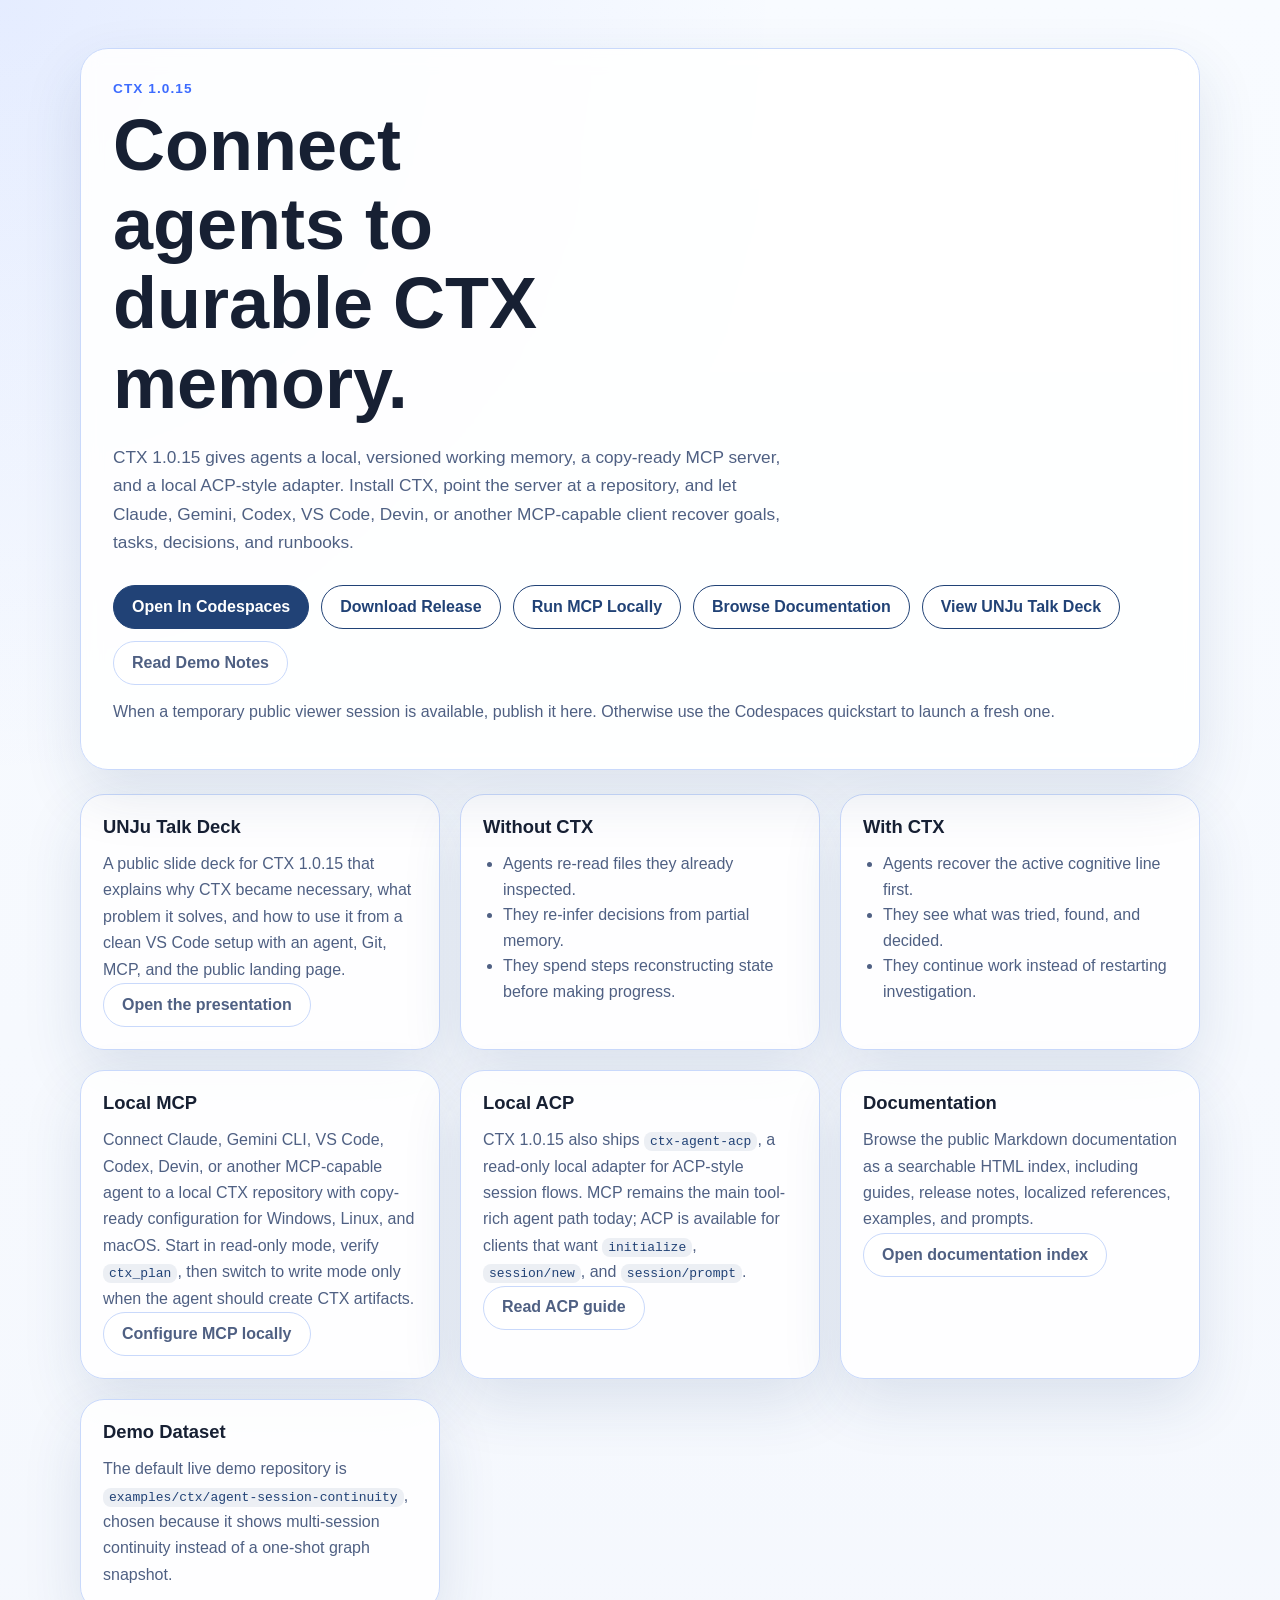
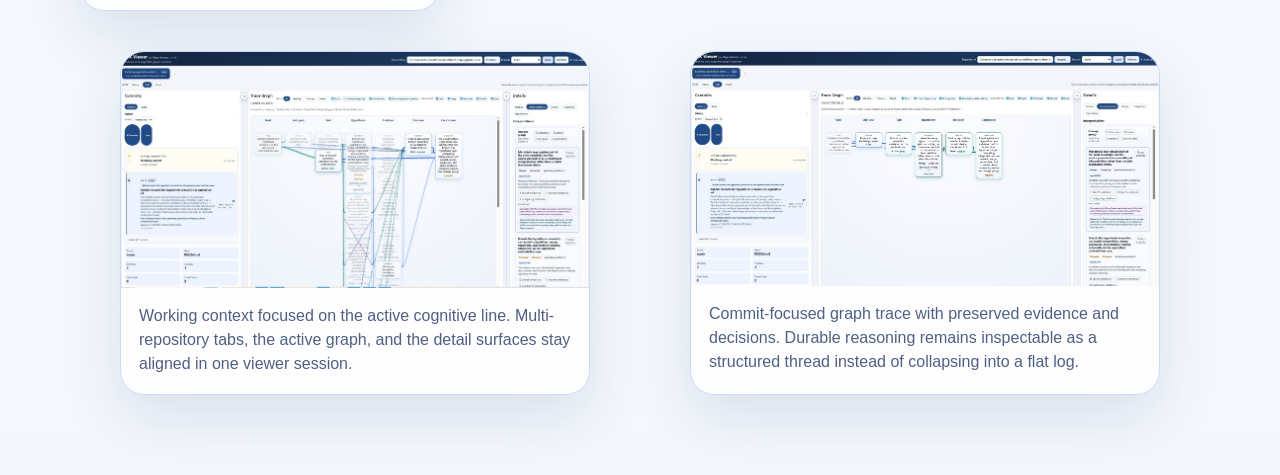
==== docs/live-demo/index.html @ a109f9a0 "Add public documentation index page" ====
<!DOCTYPE html>
<html lang="en">
<head>
  <meta charset="utf-8">
  <meta name="viewport" content="width=device-width, initial-scale=1">
  <title>CTX Live Demo</title>
  <link rel="stylesheet" href="./styles.css">
</head>
<body>
  <main class="page">
    <section class="hero">
      <p class="eyebrow">CTX 1.0.15</p>
      <h1>Connect agents to durable CTX memory.</h1>
      <p class="lede">
        CTX 1.0.15 gives agents a local, versioned working memory, a copy-ready MCP server,
        and a local ACP-style adapter.
        Install CTX, point the server at a repository, and let Claude, Gemini, Codex,
        VS Code, Devin, or another MCP-capable client recover goals, tasks, decisions, and runbooks.
      </p>
      <div class="actions">
        <a class="button primary" href="https://codespaces.new/diegoxtr/ctx-open?quickstart=1">Open In Codespaces</a>
        <a class="button" href="https://github.com/diegoxtr/ctx-open/releases/tag/v1.0.15">Download Release</a>
        <a class="button" href="./mcp-local.html">Run MCP Locally</a>
        <a class="button" href="./docs.html">Browse Documentation</a>
        <a class="button" href="./talk-unju.html">View UNJu Talk Deck</a>
        <a class="button ghost" href="./notes.html">Read Demo Notes</a>
      </div>
      <div id="live-demo-card" class="live-demo-card" hidden>
        <p class="live-demo-label">Live viewer</p>
        <a id="live-demo-link" class="live-demo-link" href="#">Open the running CTX Viewer demo</a>
      </div>
      <p id="live-demo-placeholder" class="live-demo-placeholder">
        When a temporary public viewer session is available, publish it here. Otherwise use the Codespaces quickstart to launch a fresh one.
      </p>
    </section>

    <section class="grid">
      <article class="card">
        <h2>UNJu Talk Deck</h2>
        <p>
          A public slide deck for CTX 1.0.15 that explains why CTX became necessary,
          what problem it solves, and how to use it from a clean VS Code setup with
          an agent, Git, MCP, and the public landing page.
        </p>
        <p>
          <a class="button ghost" href="./talk-unju.html">Open the presentation</a>
        </p>
      </article>
      <article class="card">
        <h2>Without CTX</h2>
        <ul>
          <li>Agents re-read files they already inspected.</li>
          <li>They re-infer decisions from partial memory.</li>
          <li>They spend steps reconstructing state before making progress.</li>
        </ul>
      </article>
      <article class="card">
        <h2>With CTX</h2>
        <ul>
          <li>Agents recover the active cognitive line first.</li>
          <li>They see what was tried, found, and decided.</li>
          <li>They continue work instead of restarting investigation.</li>
        </ul>
      </article>
      <article class="card">
        <h2>Local MCP</h2>
        <p>
          Connect Claude, Gemini CLI, VS Code, Codex, Devin, or another MCP-capable agent to a local CTX
          repository with copy-ready configuration for Windows, Linux, and macOS.
          Start in read-only mode, verify <code>ctx_plan</code>, then switch to write mode only when
          the agent should create CTX artifacts.
        </p>
        <p>
          <a class="button ghost" href="./mcp-local.html">Configure MCP locally</a>
        </p>
      </article>
      <article class="card">
        <h2>Local ACP</h2>
        <p>
          CTX 1.0.15 also ships <code>ctx-agent-acp</code>, a read-only local adapter
          for ACP-style session flows. MCP remains the main tool-rich agent path today;
          ACP is available for clients that want <code>initialize</code>,
          <code>session/new</code>, and <code>session/prompt</code>.
        </p>
        <p>
          <a class="button ghost" href="https://github.com/diegoxtr/ctx-open/blob/main/docs/ACP_LOCAL_CONNECTION_GUIDE.md">Read ACP guide</a>
        </p>
      </article>
      <article class="card">
        <h2>Documentation</h2>
        <p>
          Browse the public Markdown documentation as a searchable HTML index,
          including guides, release notes, localized references, examples, and prompts.
        </p>
        <p>
          <a class="button ghost" href="./docs.html">Open documentation index</a>
        </p>
      </article>
      <article class="card">
        <h2>Demo Dataset</h2>
        <p>
          The default live demo repository is
          <code>examples/ctx/agent-session-continuity</code>, chosen because it shows
          multi-session continuity instead of a one-shot graph snapshot.
        </p>
      </article>
    </section>

    <section class="screens">
      <figure class="shot">
        <img src="../../assets/screenshots/ctx-viewer-working-context.jpg" alt="CTX Viewer working context">
        <figcaption>
          Working context focused on the active cognitive line.
          Multi-repository tabs, the active graph, and the detail surfaces stay aligned in one viewer session.
        </figcaption>
      </figure>
      <figure class="shot">
        <img src="../../assets/screenshots/ctx-viewer-commit-thread.jpg" alt="CTX Viewer commit thread">
        <figcaption>
          Commit-focused graph trace with preserved evidence and decisions.
          Durable reasoning remains inspectable as a structured thread instead of collapsing into a flat log.
        </figcaption>
      </figure>
    </section>
  </main>
  <script>
    const LIVE_DEMO_URL = "";
    const liveDemoCard = document.getElementById("live-demo-card");
    const liveDemoLink = document.getElementById("live-demo-link");
    const liveDemoPlaceholder = document.getElementById("live-demo-placeholder");

    if (LIVE_DEMO_URL.trim()) {
      liveDemoCard.hidden = false;
      liveDemoLink.href = LIVE_DEMO_URL;
      liveDemoPlaceholder.hidden = true;
    }
  </script>
</body>
</html>
---- docs/live-demo/styles.css ----
:root {
  color-scheme: light;
  --bg: #f4f7fd;
  --panel: #ffffff;
  --panel-soft: #edf4ff;
  --text: #172033;
  --muted: #4f6083;
  --border: #c9d9fb;
  --accent: #214276;
  --accent-soft: #3d6cff;
  --shadow: 0 24px 60px rgba(33, 66, 118, 0.12);
}

* {
  box-sizing: border-box;
}

body {
  margin: 0;
  font-family: "Segoe UI", sans-serif;
  background:
    radial-gradient(circle at top left, rgba(61, 108, 255, 0.1), transparent 32%),
    linear-gradient(180deg, #f8fbff 0%, var(--bg) 100%);
  color: var(--text);
}

.page {
  width: min(1120px, calc(100% - 32px));
  margin: 0 auto;
  padding: 48px 0 64px;
}

.hero {
  padding: 32px;
  background: rgba(255, 255, 255, 0.88);
  border: 1px solid var(--border);
  border-radius: 28px;
  box-shadow: var(--shadow);
  backdrop-filter: blur(10px);
}

.eyebrow {
  margin: 0 0 10px;
  font-size: 0.85rem;
  font-weight: 700;
  letter-spacing: 0.08em;
  text-transform: uppercase;
  color: var(--accent-soft);
}

h1,
h2 {
  margin: 0;
  line-height: 1.1;
}

h1 {
  max-width: 12ch;
  font-size: clamp(2.5rem, 7vw, 4.5rem);
}

.lede {
  max-width: 70ch;
  margin: 20px 0 0;
  font-size: 1.08rem;
  line-height: 1.65;
  color: var(--muted);
}

.actions {
  display: flex;
  flex-wrap: wrap;
  gap: 12px;
  margin-top: 28px;
}

.button {
  display: inline-flex;
  align-items: center;
  justify-content: center;
  min-height: 44px;
  padding: 0 18px;
  border-radius: 999px;
  border: 1px solid var(--accent);
  color: var(--accent);
  text-decoration: none;
  font-weight: 700;
  background: #fff;
}

.button.primary {
  background: var(--accent);
  color: #fff;
}

.button.ghost {
  border-color: var(--border);
  color: var(--muted);
}

.button.active {
  background: var(--accent);
  color: #fff;
}

.live-demo-card,
.live-demo-placeholder {
  margin-top: 18px;
}

.live-demo-card {
  padding: 16px 18px;
  background: var(--panel-soft);
  border: 1px solid var(--border);
  border-radius: 18px;
}

.live-demo-label {
  margin: 0 0 6px;
  font-size: 0.8rem;
  font-weight: 700;
  letter-spacing: 0.08em;
  text-transform: uppercase;
  color: var(--accent-soft);
}

.live-demo-link {
  color: var(--accent);
  font-weight: 700;
  text-decoration: none;
}

.live-demo-placeholder {
  color: var(--muted);
}

.grid,
.screens {
  display: grid;
  gap: 20px;
  margin-top: 24px;
}

.grid {
  grid-template-columns: repeat(3, minmax(0, 1fr));
}

.card,
.shot {
  background: rgba(255, 255, 255, 0.9);
  border: 1px solid var(--border);
  border-radius: 24px;
  box-shadow: var(--shadow);
}

.card {
  padding: 22px;
}

.card h2 {
  margin-bottom: 14px;
  font-size: 1.15rem;
}

.card ul {
  padding-left: 20px;
  margin: 0;
  color: var(--muted);
  line-height: 1.6;
}

.card p {
  margin: 0;
  color: var(--muted);
  line-height: 1.65;
}

.setup-panel,
.agent-section {
  margin-top: 24px;
  padding: 24px;
  background: rgba(255, 255, 255, 0.9);
  border: 1px solid var(--border);
  border-radius: 24px;
  box-shadow: var(--shadow);
}

.setup-header {
  display: flex;
  align-items: flex-start;
  justify-content: space-between;
  gap: 18px;
  margin-bottom: 18px;
}

.platform-buttons {
  display: flex;
  flex-wrap: wrap;
  gap: 10px;
}

.form-grid,
.agent-grid {
  display: grid;
  gap: 16px;
}

.claude-guide {
  display: grid;
  grid-template-columns: minmax(0, 1.5fr) minmax(260px, 0.8fr);
  gap: 18px;
  margin-bottom: 18px;
  padding: 18px;
  border: 1px solid var(--border);
  border-radius: 18px;
  background: var(--panel-soft);
}

.claude-guide h3,
.claude-guide p,
.claude-guide ol {
  margin: 0;
}

.claude-guide ol {
  padding-left: 22px;
  color: var(--muted);
  line-height: 1.6;
}

.claude-guide h3 {
  margin-bottom: 12px;
}

.claude-note {
  display: flex;
  align-items: center;
  color: var(--muted);
  line-height: 1.55;
}

.form-grid {
  grid-template-columns: 1fr 1fr minmax(140px, 0.35fr);
}

label {
  display: grid;
  gap: 8px;
  color: var(--muted);
  font-weight: 700;
}

input,
select {
  width: 100%;
  min-height: 44px;
  padding: 0 12px;
  border: 1px solid var(--border);
  border-radius: 12px;
  color: var(--text);
  background: #fff;
  font: inherit;
}

.helper-text {
  margin: 14px 0 0;
  color: var(--muted);
}

.setup-grid {
  grid-template-columns: repeat(3, minmax(0, 1fr));
}

.agent-grid {
  grid-template-columns: repeat(2, minmax(0, 1fr));
}

.setup-card,
.agent-card {
  display: flex;
  flex-direction: column;
  gap: 14px;
}

.agent-card {
  padding: 22px;
  background: var(--panel);
  border: 1px solid var(--border);
  border-radius: 20px;
}

.agent-card h3,
.agent-card p,
.setup-card p {
  margin: 0;
}

.agent-card p,
.setup-card p {
  color: var(--muted);
  line-height: 1.55;
}

pre {
  min-height: 96px;
  max-height: 260px;
  margin: 0;
  padding: 14px;
  overflow: auto;
  border: 1px solid rgba(33, 66, 118, 0.14);
  border-radius: 14px;
  background: #0f172a;
  color: #dbeafe;
  line-height: 1.45;
}

pre code {
  padding: 0;
  background: transparent;
  color: inherit;
  white-space: pre;
}

code {
  padding: 2px 6px;
  border-radius: 8px;
  background: rgba(33, 66, 118, 0.08);
  color: var(--accent);
}

.screens {
  grid-template-columns: repeat(2, minmax(0, 1fr));
}

.docs-page {
  width: min(1240px, calc(100% - 32px));
}

.docs-hero h1 {
  max-width: 14ch;
}

.docs-toolbar,
.docs-summary,
.docs-group {
  margin-top: 24px;
  padding: 20px;
  background: rgba(255, 255, 255, 0.9);
  border: 1px solid var(--border);
  border-radius: 20px;
  box-shadow: var(--shadow);
}

.docs-toolbar,
.docs-summary,
.docs-group-header {
  display: flex;
  align-items: center;
  justify-content: space-between;
  gap: 16px;
}

.docs-search {
  flex: 1;
  min-width: 260px;
}

.docs-filter {
  display: flex;
  flex-wrap: wrap;
  gap: 10px;
}

.docs-summary {
  color: var(--muted);
  font-weight: 700;
}

.docs-groups {
  margin-top: 24px;
}

.docs-group {
  margin-top: 18px;
}

.docs-group-header {
  margin-bottom: 14px;
}

.docs-group-header h2 {
  font-size: 1.15rem;
}

.docs-group-header span {
  color: var(--muted);
  font-size: 0.9rem;
  font-weight: 700;
}

.docs-list {
  display: grid;
  grid-template-columns: repeat(2, minmax(0, 1fr));
  gap: 10px;
}

.doc-row {
  display: grid;
  gap: 6px;
  min-height: 72px;
  padding: 14px;
  border: 1px solid rgba(33, 66, 118, 0.14);
  border-radius: 14px;
  color: var(--text);
  text-decoration: none;
  background: #fff;
}

.doc-row:hover,
.doc-row:focus {
  border-color: var(--accent-soft);
  outline: none;
}

.doc-row span {
  overflow-wrap: anywhere;
  color: var(--muted);
  font-size: 0.9rem;
}

.docs-empty {
  margin: 0;
  padding: 20px;
  color: var(--muted);
}

.shot {
  overflow: hidden;
}

.shot img {
  display: block;
  width: 100%;
  height: auto;
}

.shot figcaption {
  padding: 16px 18px 18px;
  color: var(--muted);
  line-height: 1.5;
}

@media (max-width: 920px) {
  .grid,
  .screens,
  .setup-grid,
  .agent-grid,
  .claude-guide,
  .form-grid,
  .docs-list {
    grid-template-columns: 1fr;
  }

  .setup-header,
  .docs-toolbar,
  .docs-summary {
    display: block;
  }

  .platform-buttons,
  .docs-filter {
    margin-top: 16px;
  }
}
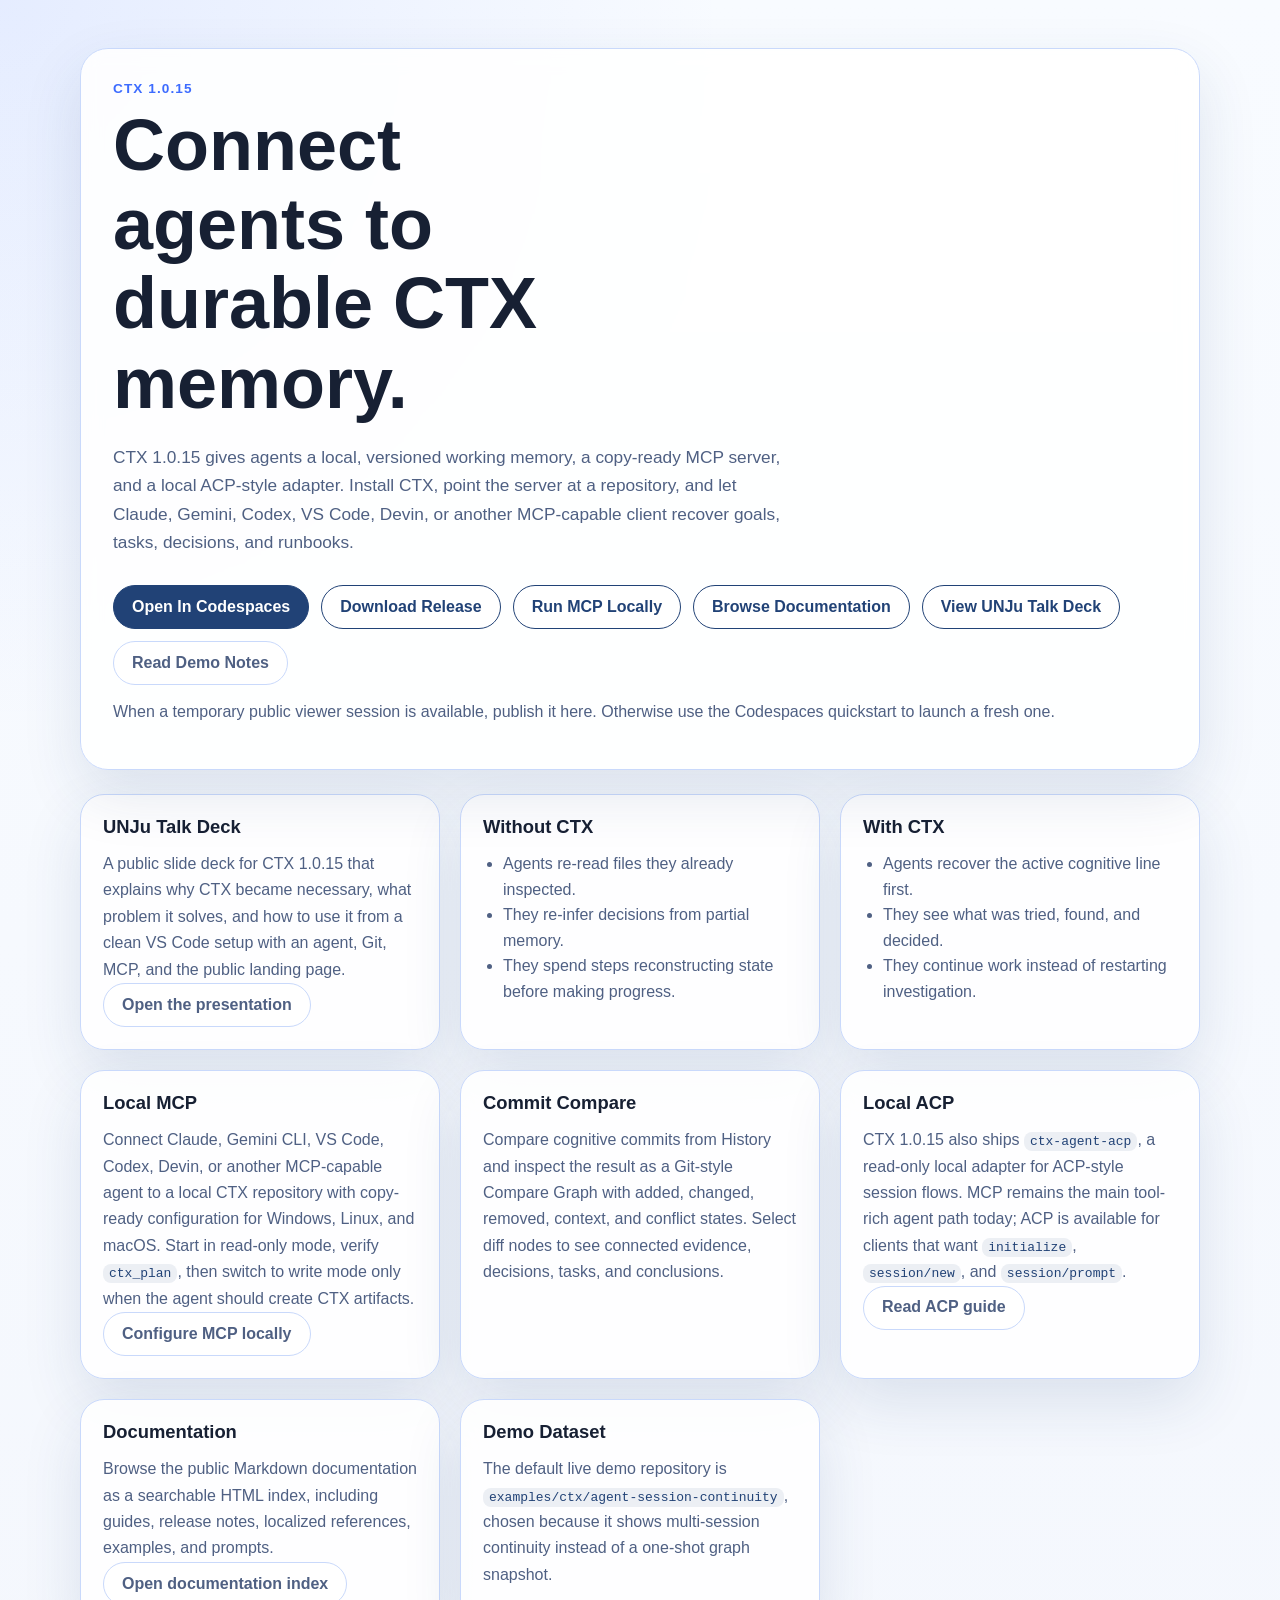
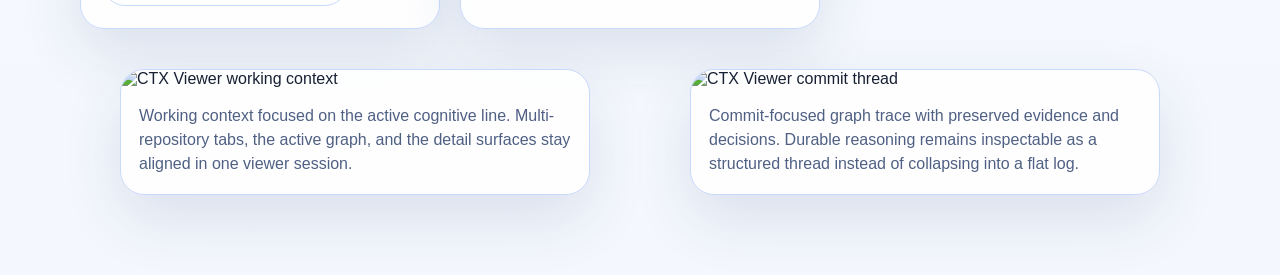
==== commit c4218235: "Prepare public 1.0.15 release landing assets" ====
--- a/docs/live-demo/index.html
+++ b/docs/live-demo/index.html
@@ -75,6 +75,14 @@
         </p>
       </article>
       <article class="card">
+        <h2>Commit Compare</h2>
+        <p>
+          Compare cognitive commits from History and inspect the result as a Git-style
+          Compare Graph with added, changed, removed, context, and conflict states.
+          Select diff nodes to see connected evidence, decisions, tasks, and conclusions.
+        </p>
+      </article>
+      <article class="card">
         <h2>Local ACP</h2>
         <p>
           CTX 1.0.15 also ships <code>ctx-agent-acp</code>, a read-only local adapter
@@ -108,14 +116,14 @@
 
     <section class="screens">
       <figure class="shot">
-        <img src="../../assets/screenshots/ctx-viewer-working-context.jpg" alt="CTX Viewer working context">
+        <img src="./assets/ctx-viewer-working-context.jpg" alt="CTX Viewer working context">
         <figcaption>
           Working context focused on the active cognitive line.
           Multi-repository tabs, the active graph, and the detail surfaces stay aligned in one viewer session.
         </figcaption>
       </figure>
       <figure class="shot">
-        <img src="../../assets/screenshots/ctx-viewer-commit-thread.jpg" alt="CTX Viewer commit thread">
+        <img src="./assets/ctx-viewer-commit-thread.jpg" alt="CTX Viewer commit thread">
         <figcaption>
           Commit-focused graph trace with preserved evidence and decisions.
           Durable reasoning remains inspectable as a structured thread instead of collapsing into a flat log.
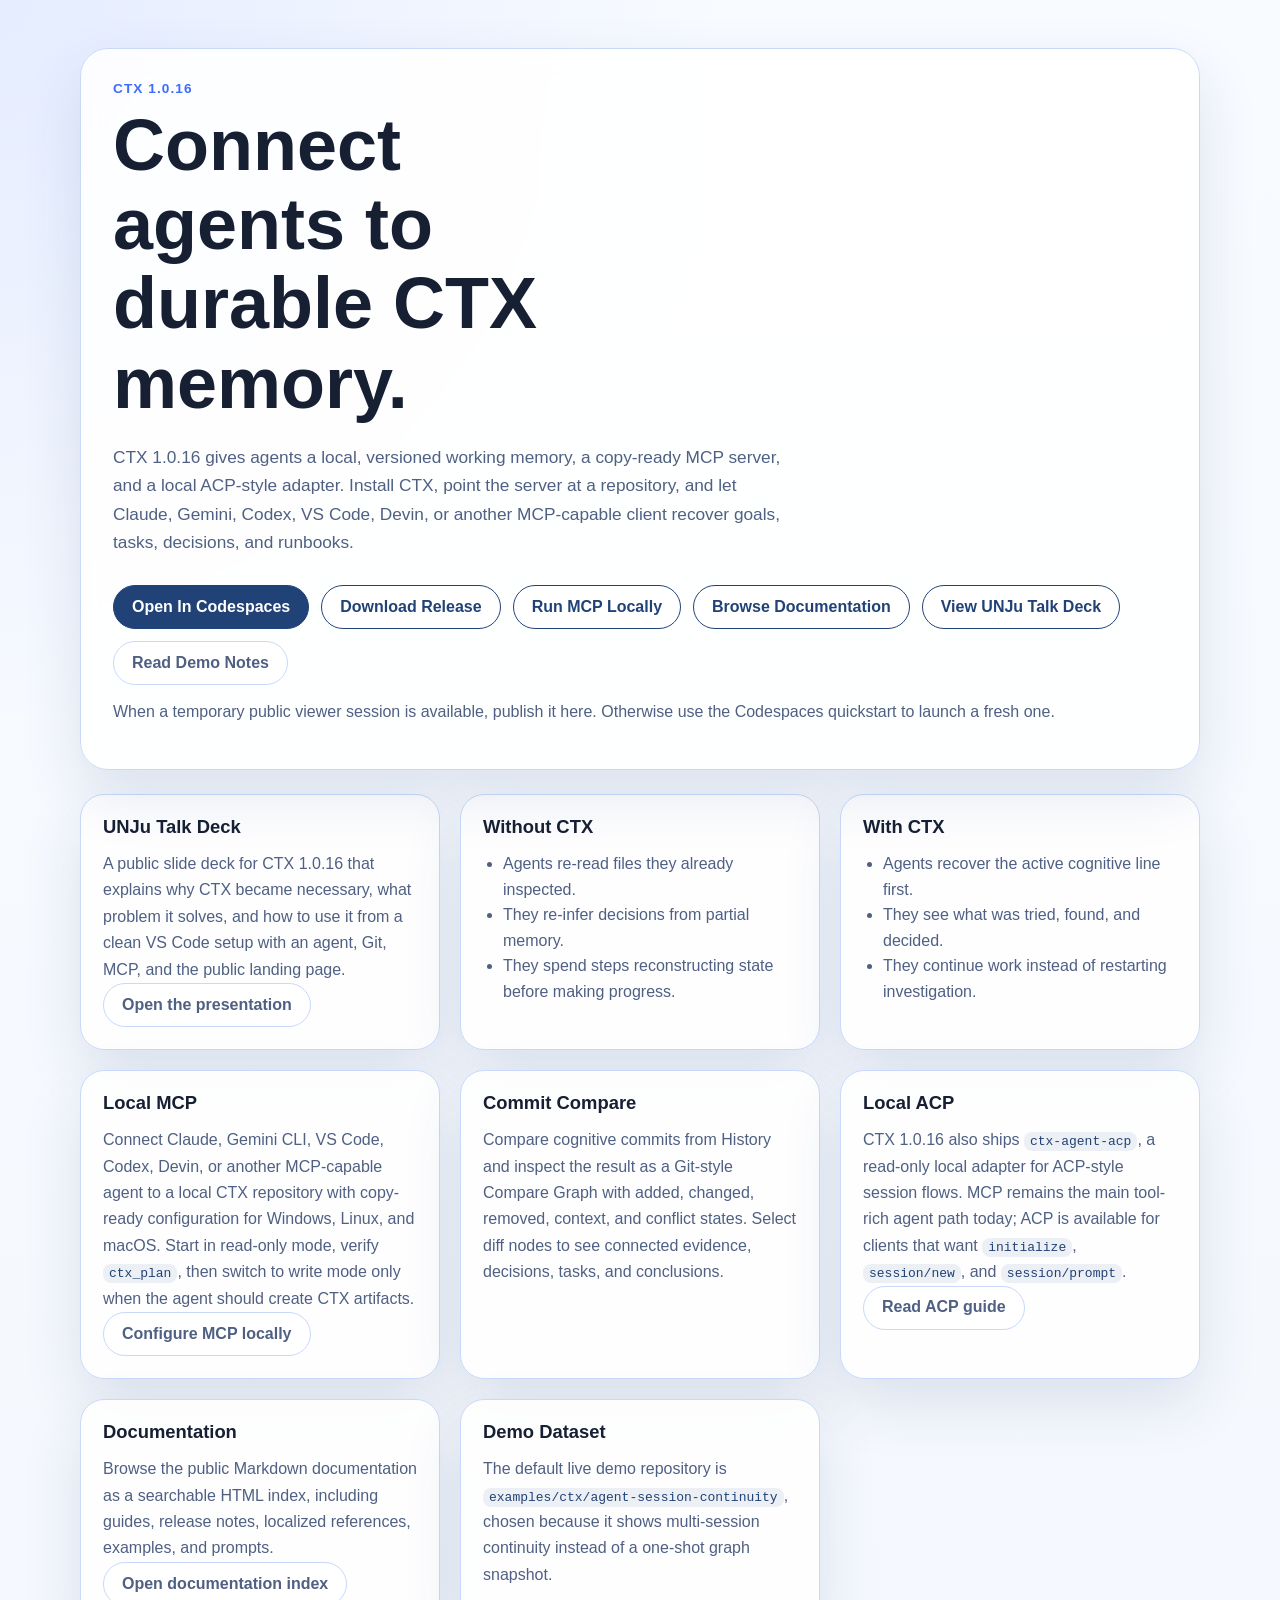
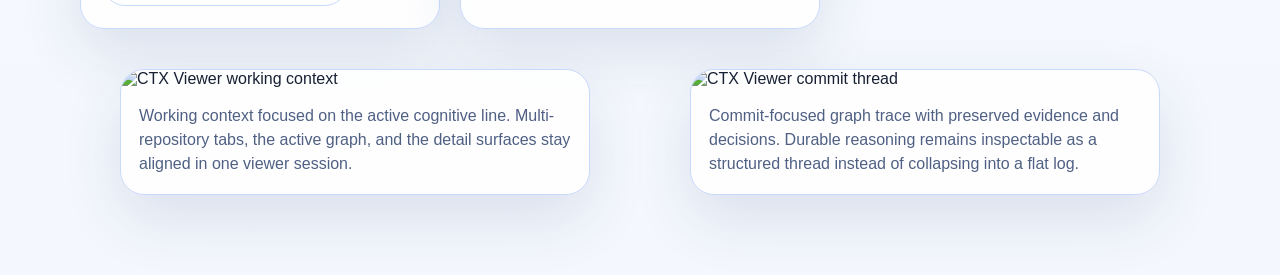
==== commit 128ab9bc: "Release CTX 1.0.16 Viewer Compare hotfix" ====
--- a/docs/live-demo/index.html
+++ b/docs/live-demo/index.html
@@ -9,17 +9,17 @@
 <body>
   <main class="page">
     <section class="hero">
-      <p class="eyebrow">CTX 1.0.15</p>
+      <p class="eyebrow">CTX 1.0.16</p>
       <h1>Connect agents to durable CTX memory.</h1>
       <p class="lede">
-        CTX 1.0.15 gives agents a local, versioned working memory, a copy-ready MCP server,
+        CTX 1.0.16 gives agents a local, versioned working memory, a copy-ready MCP server,
         and a local ACP-style adapter.
         Install CTX, point the server at a repository, and let Claude, Gemini, Codex,
         VS Code, Devin, or another MCP-capable client recover goals, tasks, decisions, and runbooks.
       </p>
       <div class="actions">
         <a class="button primary" href="https://codespaces.new/diegoxtr/ctx-open?quickstart=1">Open In Codespaces</a>
-        <a class="button" href="https://github.com/diegoxtr/ctx-open/releases/tag/v1.0.15">Download Release</a>
+        <a class="button" href="https://github.com/diegoxtr/ctx-open/releases/tag/v1.0.16">Download Release</a>
         <a class="button" href="./mcp-local.html">Run MCP Locally</a>
         <a class="button" href="./docs.html">Browse Documentation</a>
         <a class="button" href="./talk-unju.html">View UNJu Talk Deck</a>
@@ -38,7 +38,7 @@
       <article class="card">
         <h2>UNJu Talk Deck</h2>
         <p>
-          A public slide deck for CTX 1.0.15 that explains why CTX became necessary,
+          A public slide deck for CTX 1.0.16 that explains why CTX became necessary,
           what problem it solves, and how to use it from a clean VS Code setup with
           an agent, Git, MCP, and the public landing page.
         </p>
@@ -85,7 +85,7 @@
       <article class="card">
         <h2>Local ACP</h2>
         <p>
-          CTX 1.0.15 also ships <code>ctx-agent-acp</code>, a read-only local adapter
+          CTX 1.0.16 also ships <code>ctx-agent-acp</code>, a read-only local adapter
           for ACP-style session flows. MCP remains the main tool-rich agent path today;
           ACP is available for clients that want <code>initialize</code>,
           <code>session/new</code>, and <code>session/prompt</code>.
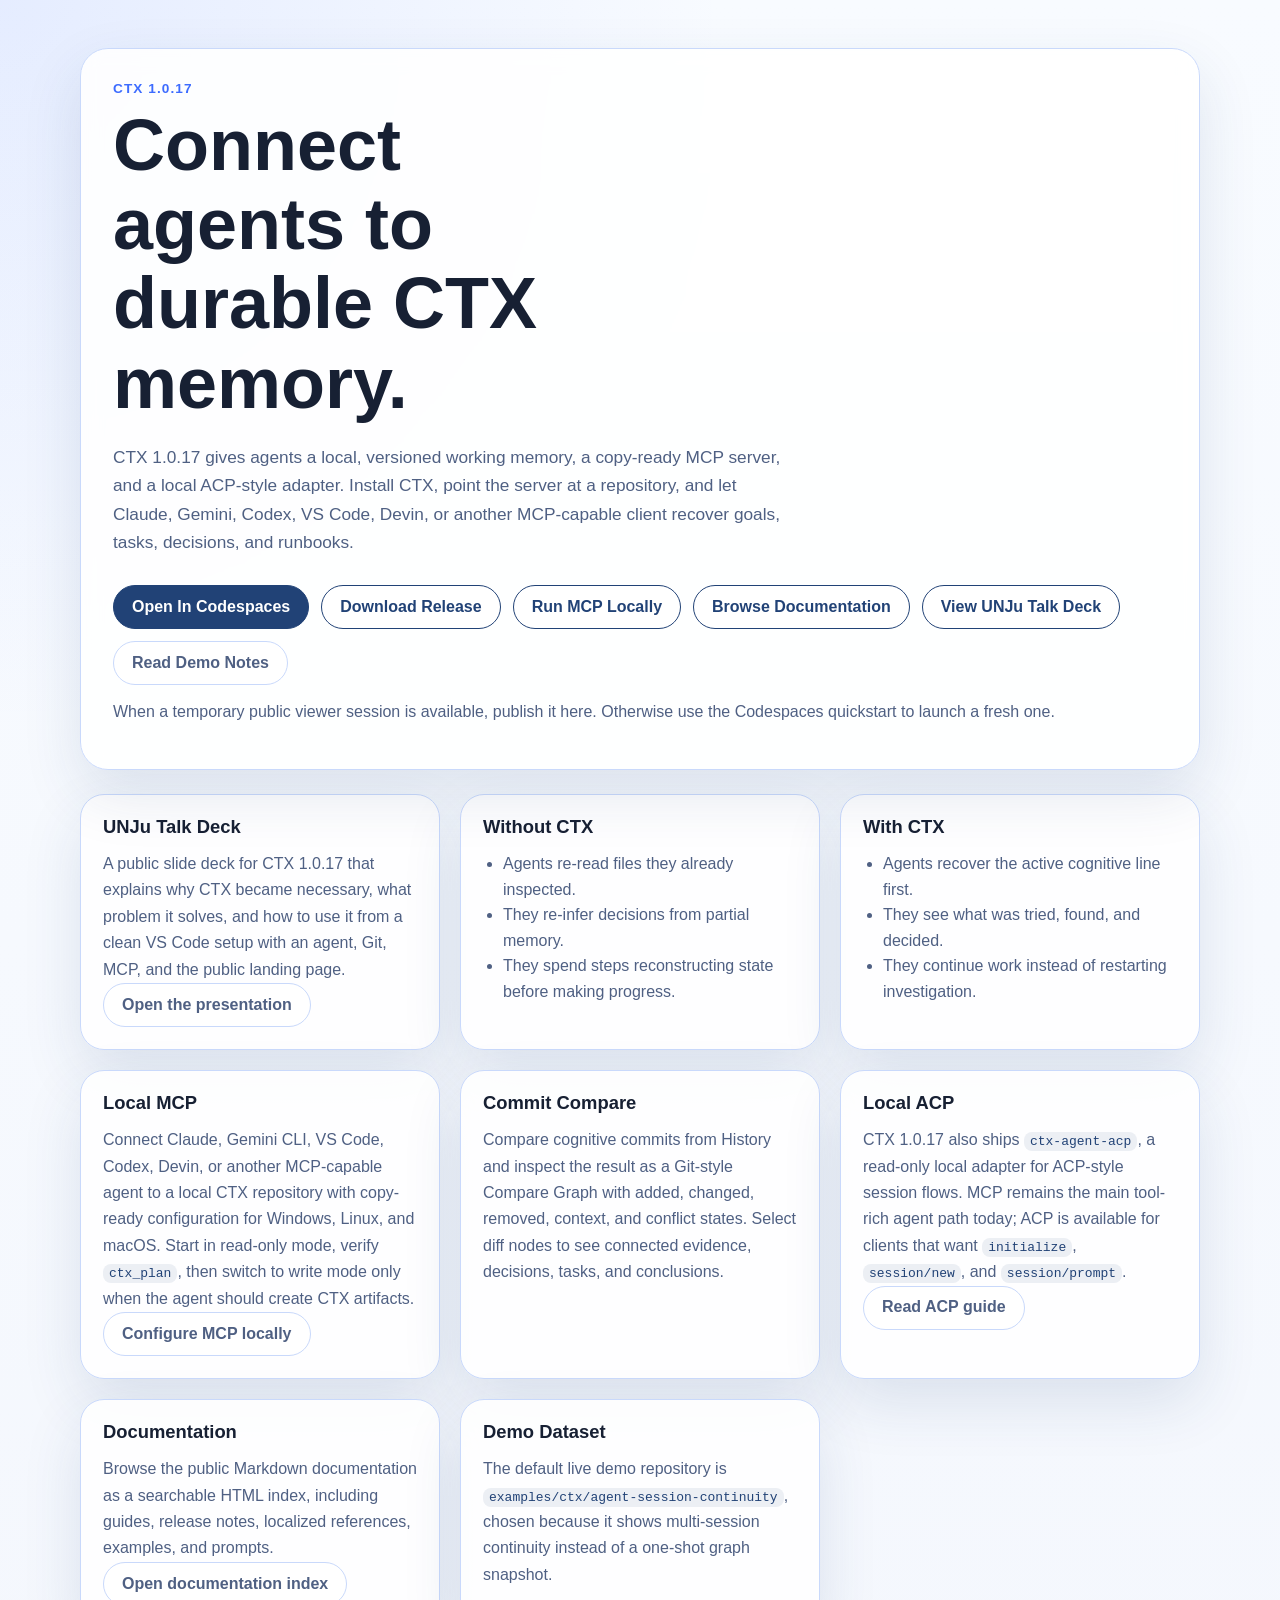
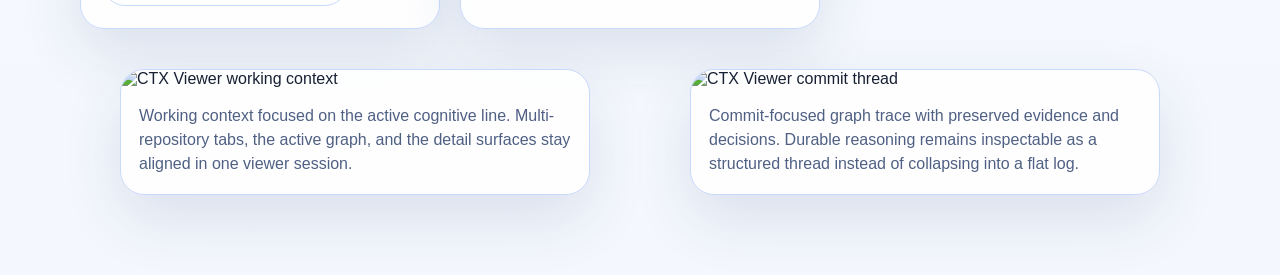
==== commit 4496e908: "Release CTX 1.0.17 Viewer Compare alignment" ====
--- a/docs/live-demo/index.html
+++ b/docs/live-demo/index.html
@@ -9,17 +9,17 @@
 <body>
   <main class="page">
     <section class="hero">
-      <p class="eyebrow">CTX 1.0.16</p>
+      <p class="eyebrow">CTX 1.0.17</p>
       <h1>Connect agents to durable CTX memory.</h1>
       <p class="lede">
-        CTX 1.0.16 gives agents a local, versioned working memory, a copy-ready MCP server,
+        CTX 1.0.17 gives agents a local, versioned working memory, a copy-ready MCP server,
         and a local ACP-style adapter.
         Install CTX, point the server at a repository, and let Claude, Gemini, Codex,
         VS Code, Devin, or another MCP-capable client recover goals, tasks, decisions, and runbooks.
       </p>
       <div class="actions">
         <a class="button primary" href="https://codespaces.new/diegoxtr/ctx-open?quickstart=1">Open In Codespaces</a>
-        <a class="button" href="https://github.com/diegoxtr/ctx-open/releases/tag/v1.0.16">Download Release</a>
+        <a class="button" href="https://github.com/diegoxtr/ctx-open/releases/tag/v1.0.17">Download Release</a>
         <a class="button" href="./mcp-local.html">Run MCP Locally</a>
         <a class="button" href="./docs.html">Browse Documentation</a>
         <a class="button" href="./talk-unju.html">View UNJu Talk Deck</a>
@@ -38,7 +38,7 @@
       <article class="card">
         <h2>UNJu Talk Deck</h2>
         <p>
-          A public slide deck for CTX 1.0.16 that explains why CTX became necessary,
+          A public slide deck for CTX 1.0.17 that explains why CTX became necessary,
           what problem it solves, and how to use it from a clean VS Code setup with
           an agent, Git, MCP, and the public landing page.
         </p>
@@ -85,7 +85,7 @@
       <article class="card">
         <h2>Local ACP</h2>
         <p>
-          CTX 1.0.16 also ships <code>ctx-agent-acp</code>, a read-only local adapter
+          CTX 1.0.17 also ships <code>ctx-agent-acp</code>, a read-only local adapter
           for ACP-style session flows. MCP remains the main tool-rich agent path today;
           ACP is available for clients that want <code>initialize</code>,
           <code>session/new</code>, and <code>session/prompt</code>.
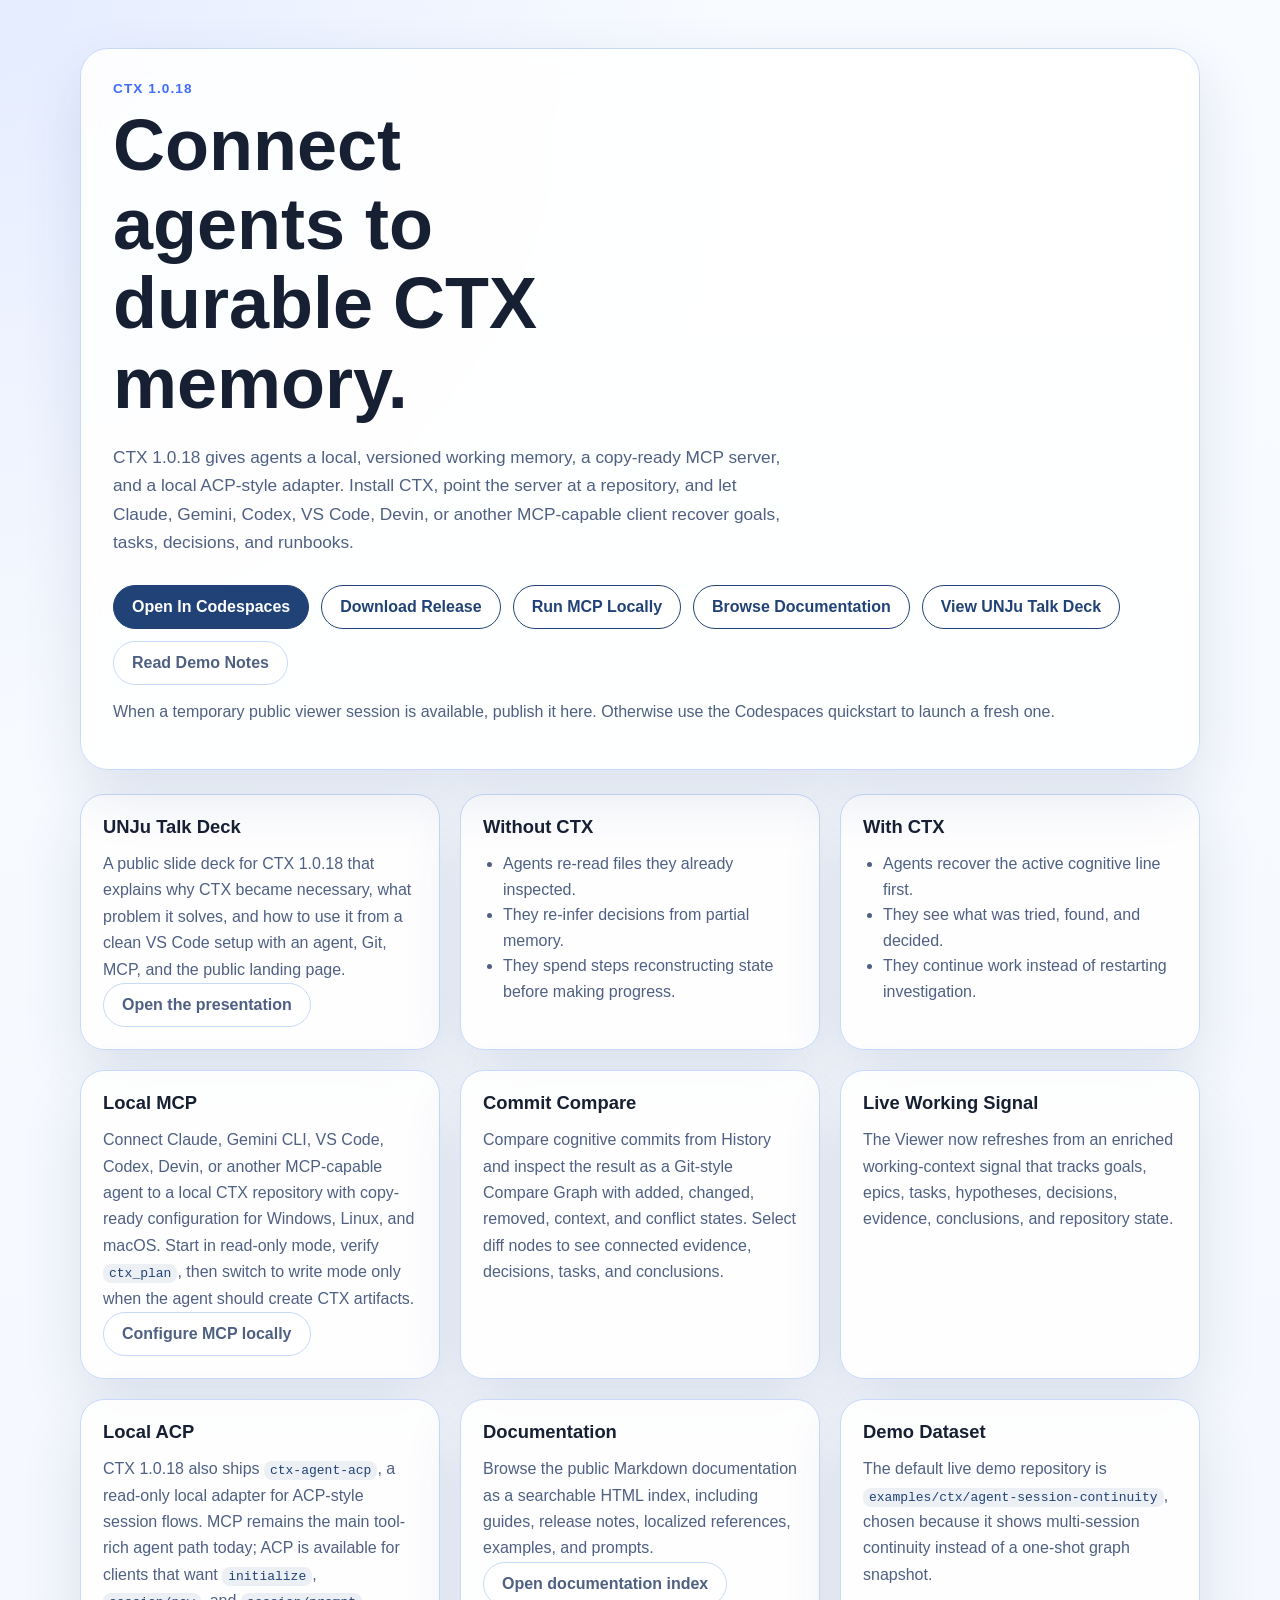
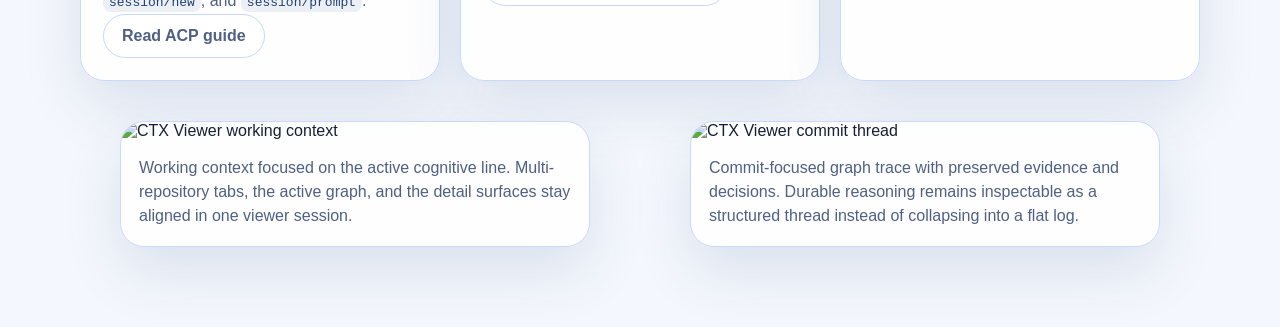
==== commit 7e3762b3: "Release CTX 1.0.18 Viewer working signal" ====
--- a/docs/live-demo/index.html
+++ b/docs/live-demo/index.html
@@ -9,17 +9,17 @@
 <body>
   <main class="page">
     <section class="hero">
-      <p class="eyebrow">CTX 1.0.17</p>
+      <p class="eyebrow">CTX 1.0.18</p>
       <h1>Connect agents to durable CTX memory.</h1>
       <p class="lede">
-        CTX 1.0.17 gives agents a local, versioned working memory, a copy-ready MCP server,
+        CTX 1.0.18 gives agents a local, versioned working memory, a copy-ready MCP server,
         and a local ACP-style adapter.
         Install CTX, point the server at a repository, and let Claude, Gemini, Codex,
         VS Code, Devin, or another MCP-capable client recover goals, tasks, decisions, and runbooks.
       </p>
       <div class="actions">
         <a class="button primary" href="https://codespaces.new/diegoxtr/ctx-open?quickstart=1">Open In Codespaces</a>
-        <a class="button" href="https://github.com/diegoxtr/ctx-open/releases/tag/v1.0.17">Download Release</a>
+        <a class="button" href="https://github.com/diegoxtr/ctx-open/releases/tag/v1.0.18">Download Release</a>
         <a class="button" href="./mcp-local.html">Run MCP Locally</a>
         <a class="button" href="./docs.html">Browse Documentation</a>
         <a class="button" href="./talk-unju.html">View UNJu Talk Deck</a>
@@ -38,7 +38,7 @@
       <article class="card">
         <h2>UNJu Talk Deck</h2>
         <p>
-          A public slide deck for CTX 1.0.17 that explains why CTX became necessary,
+          A public slide deck for CTX 1.0.18 that explains why CTX became necessary,
           what problem it solves, and how to use it from a clean VS Code setup with
           an agent, Git, MCP, and the public landing page.
         </p>
@@ -83,9 +83,16 @@
         </p>
       </article>
       <article class="card">
+        <h2>Live Working Signal</h2>
+        <p>
+          The Viewer now refreshes from an enriched working-context signal that tracks
+          goals, epics, tasks, hypotheses, decisions, evidence, conclusions, and repository state.
+        </p>
+      </article>
+      <article class="card">
         <h2>Local ACP</h2>
         <p>
-          CTX 1.0.17 also ships <code>ctx-agent-acp</code>, a read-only local adapter
+          CTX 1.0.18 also ships <code>ctx-agent-acp</code>, a read-only local adapter
           for ACP-style session flows. MCP remains the main tool-rich agent path today;
           ACP is available for clients that want <code>initialize</code>,
           <code>session/new</code>, and <code>session/prompt</code>.
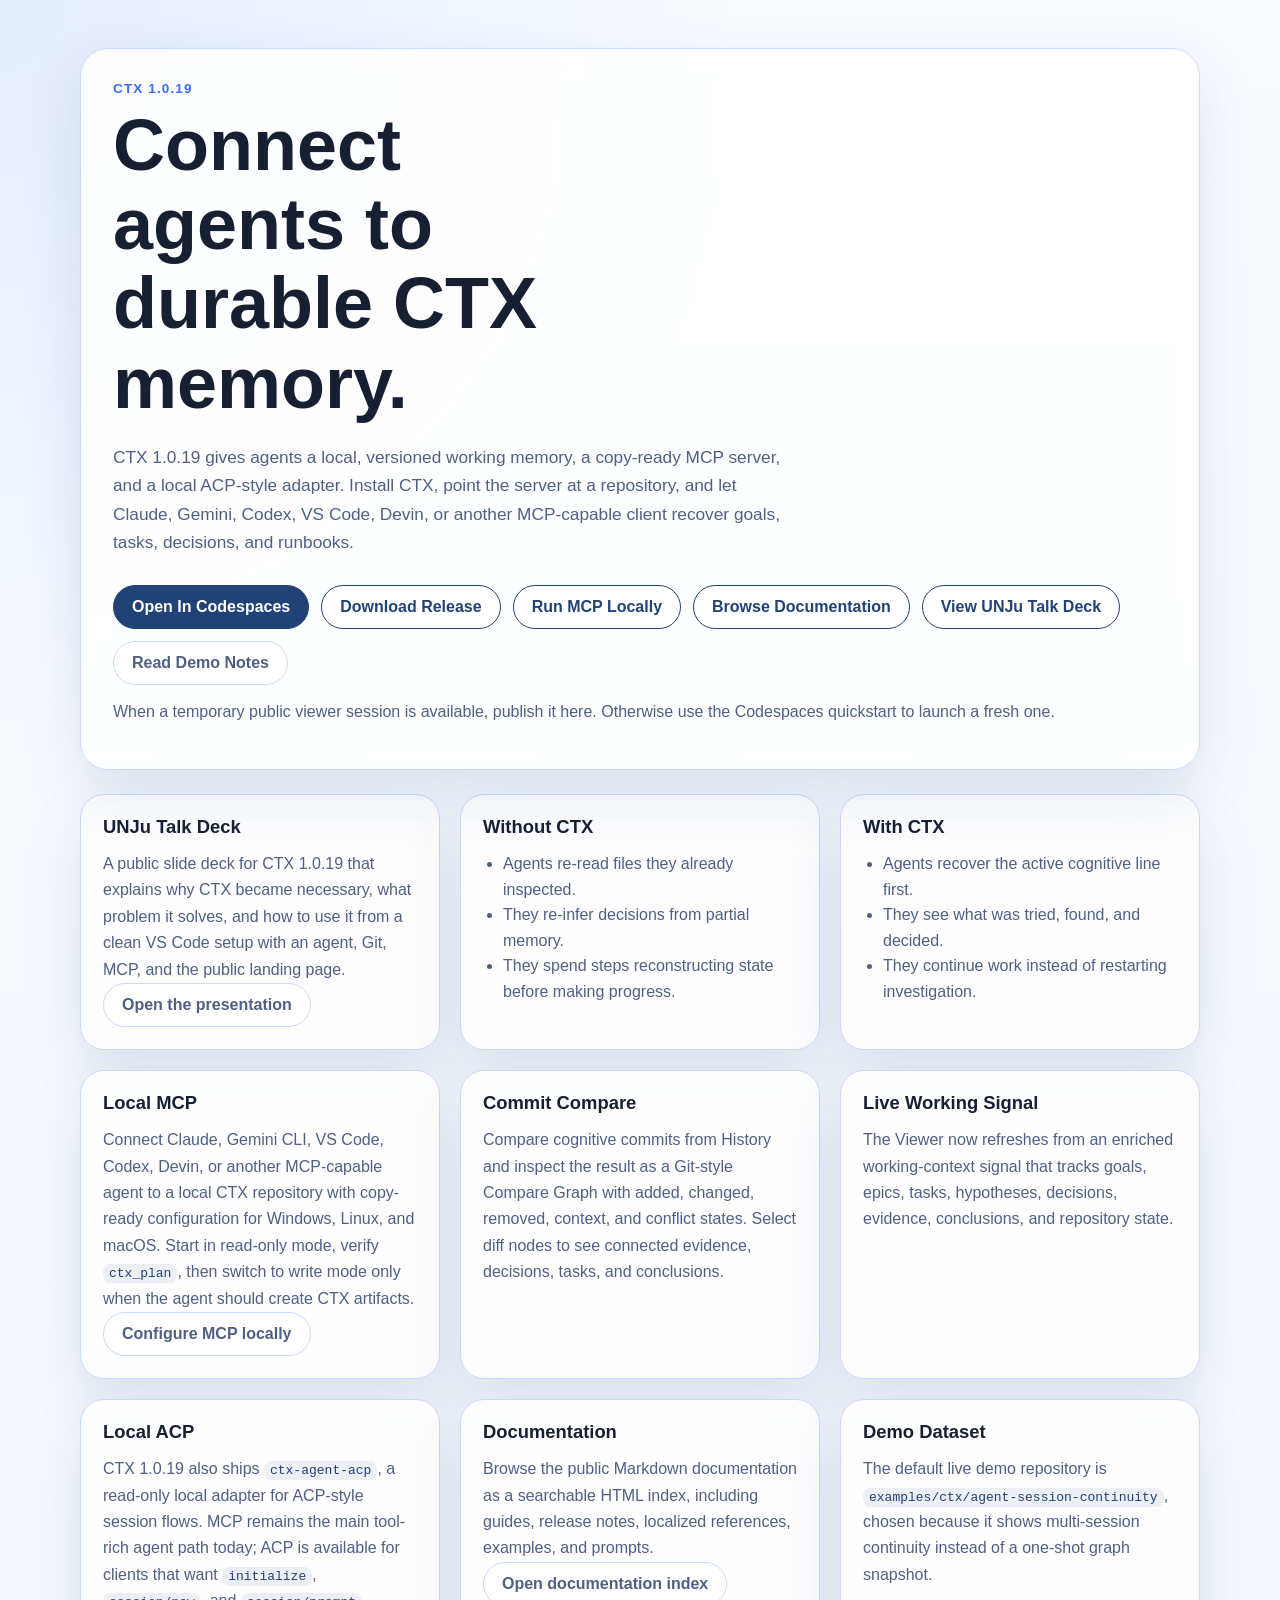
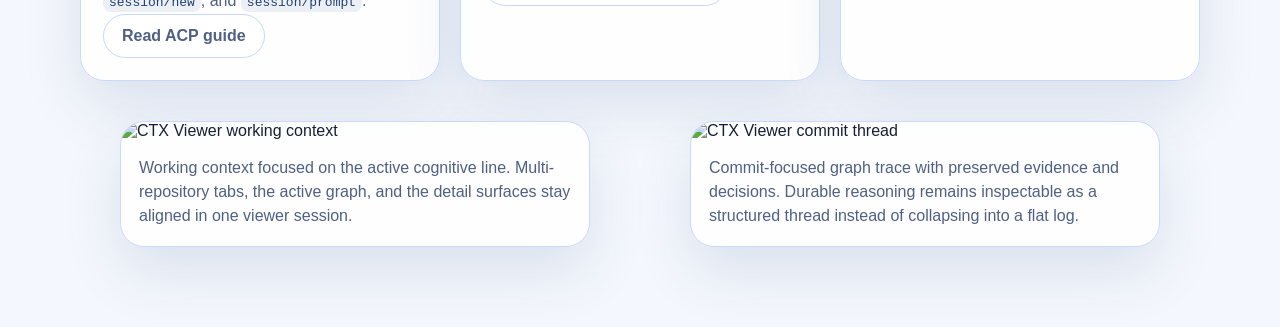
==== commit 3016a8db: "Release CTX 1.0.19 Viewer parked epics hotfix" ====
--- a/docs/live-demo/index.html
+++ b/docs/live-demo/index.html
@@ -9,17 +9,17 @@
 <body>
   <main class="page">
     <section class="hero">
-      <p class="eyebrow">CTX 1.0.18</p>
+      <p class="eyebrow">CTX 1.0.19</p>
       <h1>Connect agents to durable CTX memory.</h1>
       <p class="lede">
-        CTX 1.0.18 gives agents a local, versioned working memory, a copy-ready MCP server,
+        CTX 1.0.19 gives agents a local, versioned working memory, a copy-ready MCP server,
         and a local ACP-style adapter.
         Install CTX, point the server at a repository, and let Claude, Gemini, Codex,
         VS Code, Devin, or another MCP-capable client recover goals, tasks, decisions, and runbooks.
       </p>
       <div class="actions">
         <a class="button primary" href="https://codespaces.new/diegoxtr/ctx-open?quickstart=1">Open In Codespaces</a>
-        <a class="button" href="https://github.com/diegoxtr/ctx-open/releases/tag/v1.0.18">Download Release</a>
+        <a class="button" href="https://github.com/diegoxtr/ctx-open/releases/tag/v1.0.19">Download Release</a>
         <a class="button" href="./mcp-local.html">Run MCP Locally</a>
         <a class="button" href="./docs.html">Browse Documentation</a>
         <a class="button" href="./talk-unju.html">View UNJu Talk Deck</a>
@@ -38,7 +38,7 @@
       <article class="card">
         <h2>UNJu Talk Deck</h2>
         <p>
-          A public slide deck for CTX 1.0.18 that explains why CTX became necessary,
+          A public slide deck for CTX 1.0.19 that explains why CTX became necessary,
           what problem it solves, and how to use it from a clean VS Code setup with
           an agent, Git, MCP, and the public landing page.
         </p>
@@ -92,7 +92,7 @@
       <article class="card">
         <h2>Local ACP</h2>
         <p>
-          CTX 1.0.18 also ships <code>ctx-agent-acp</code>, a read-only local adapter
+          CTX 1.0.19 also ships <code>ctx-agent-acp</code>, a read-only local adapter
           for ACP-style session flows. MCP remains the main tool-rich agent path today;
           ACP is available for clients that want <code>initialize</code>,
           <code>session/new</code>, and <code>session/prompt</code>.
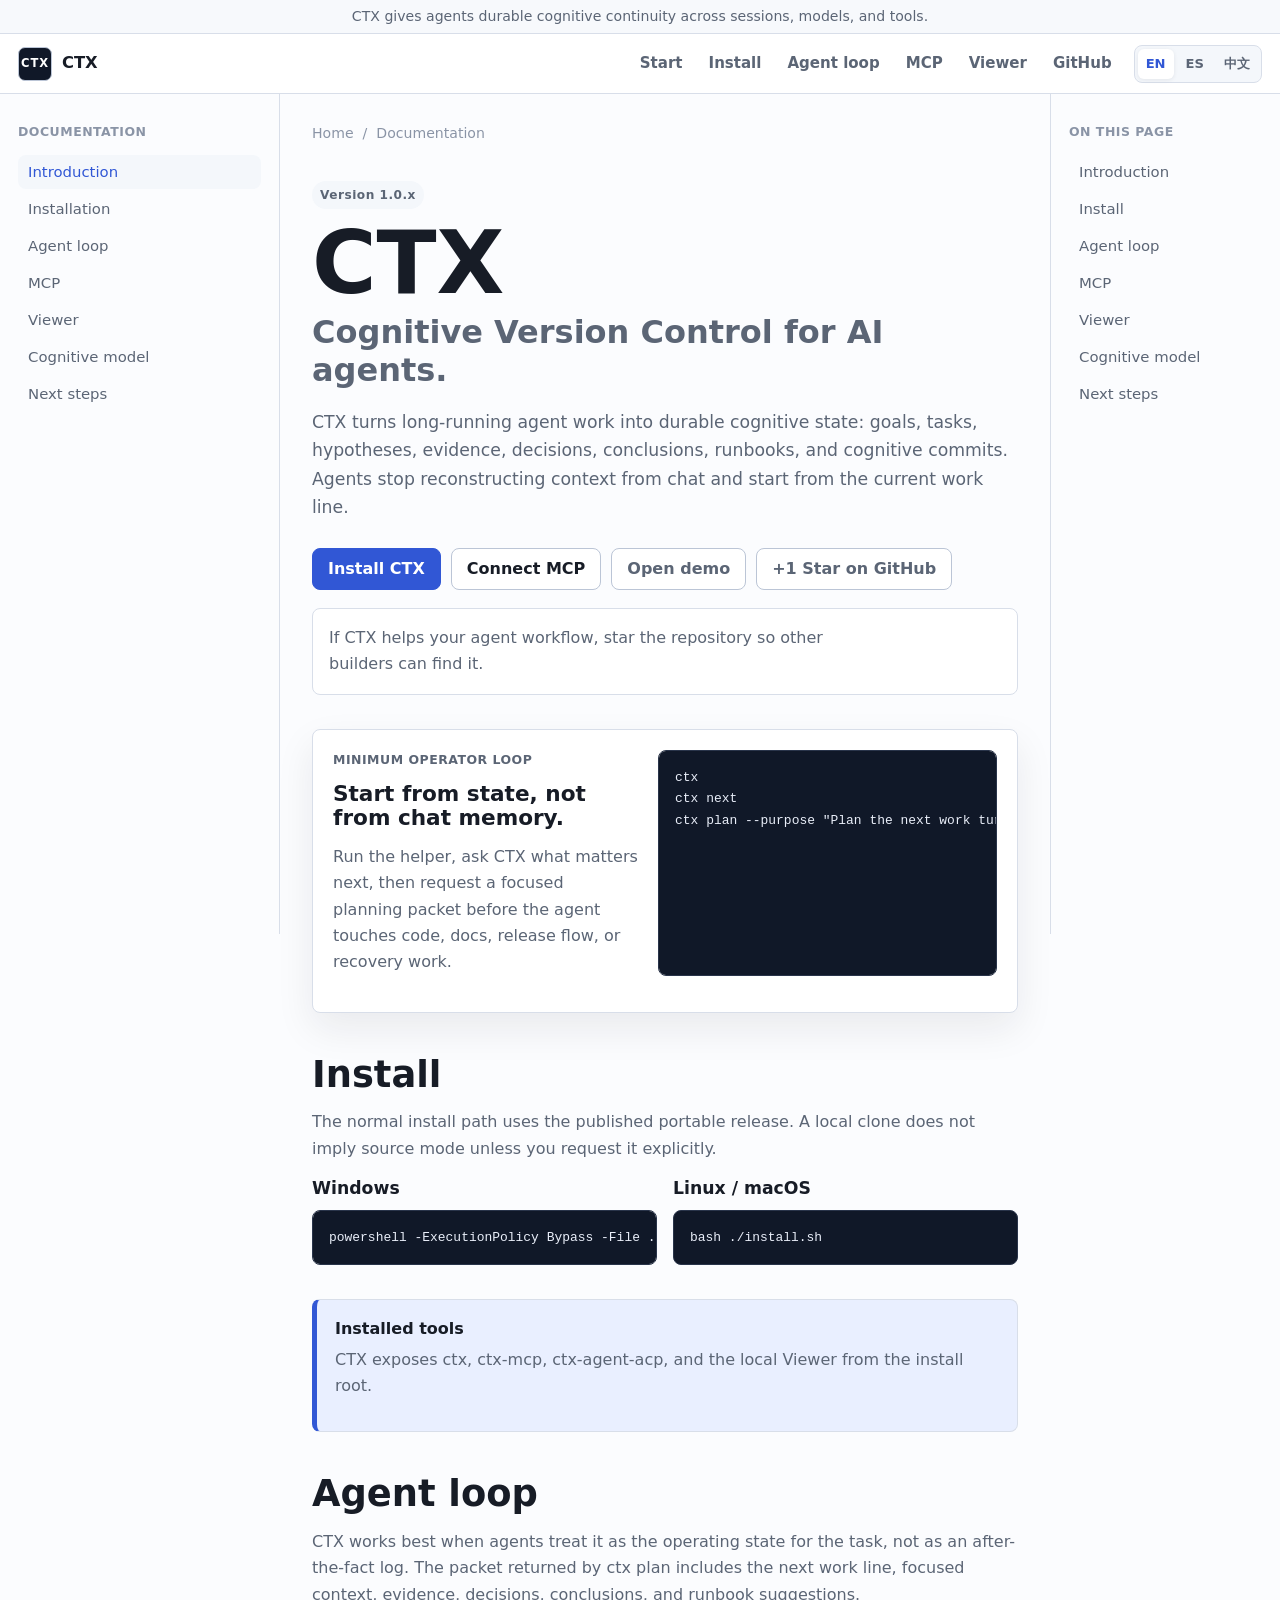
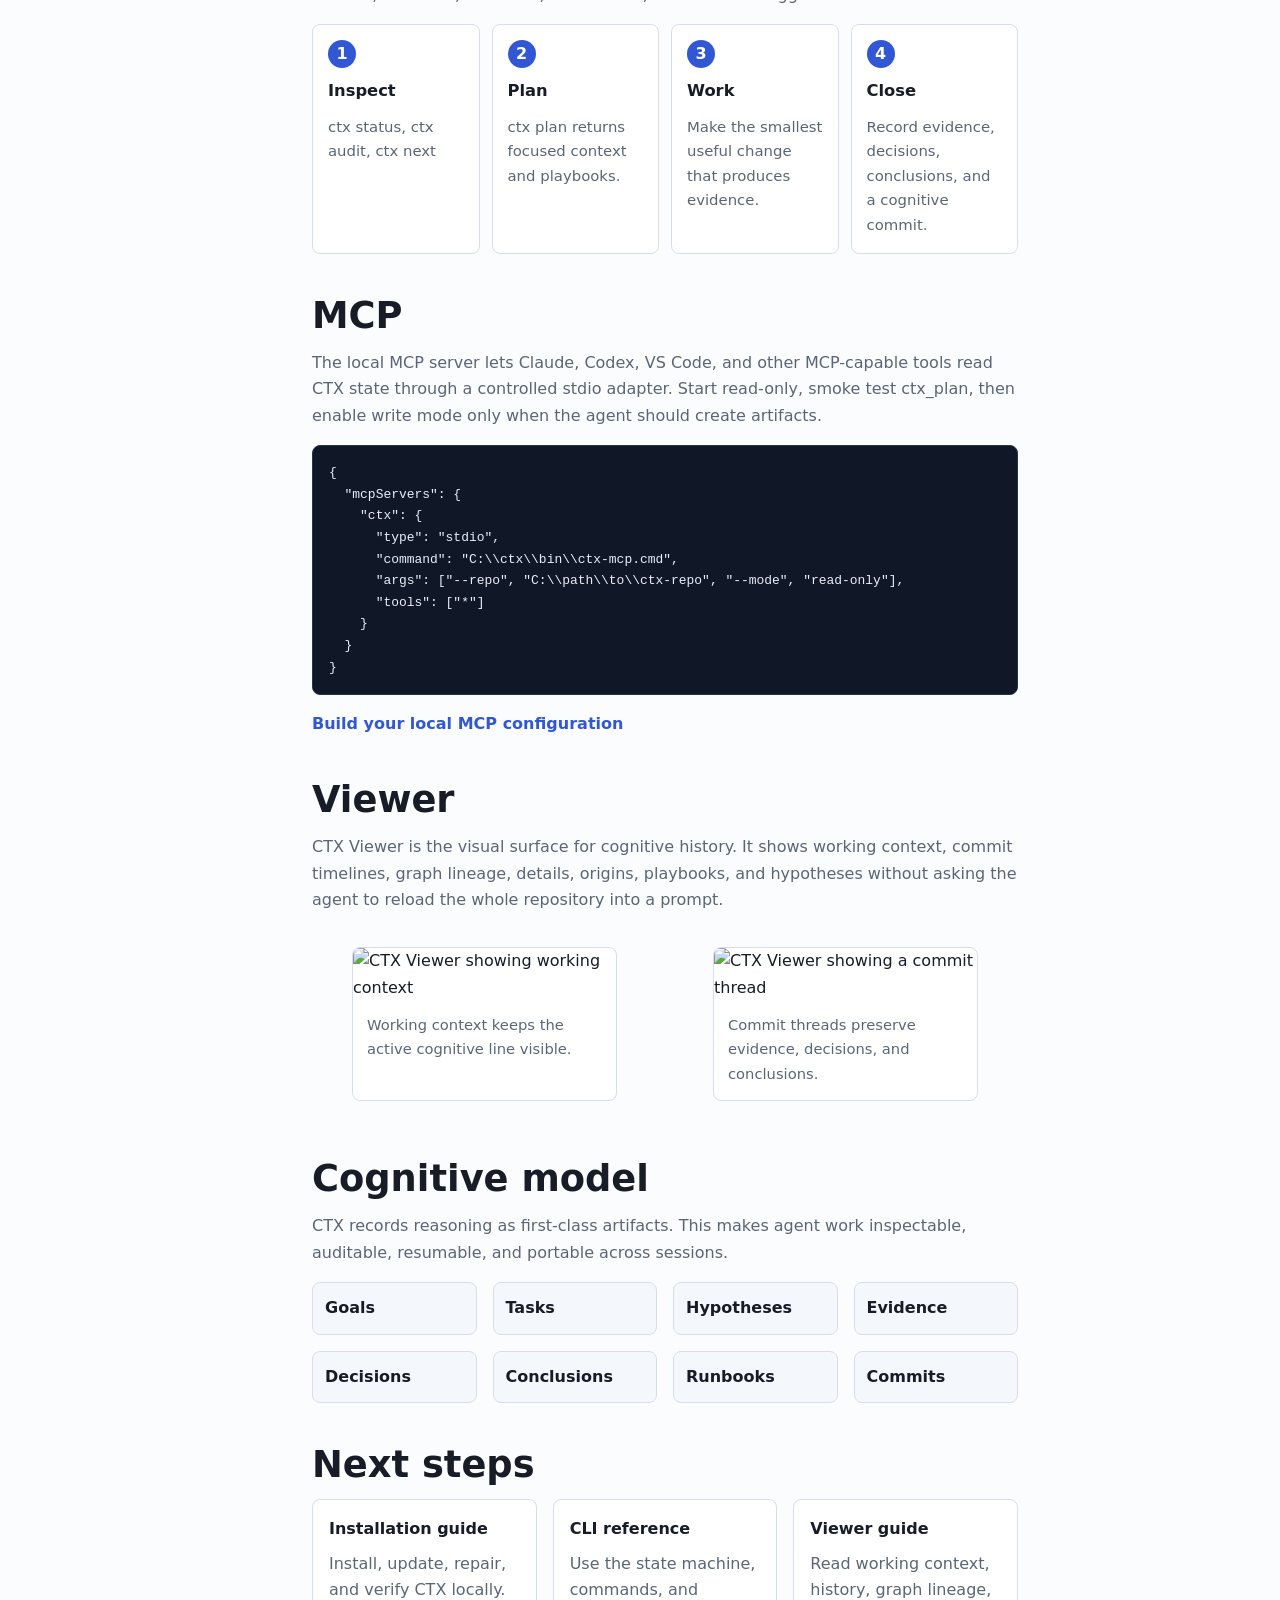
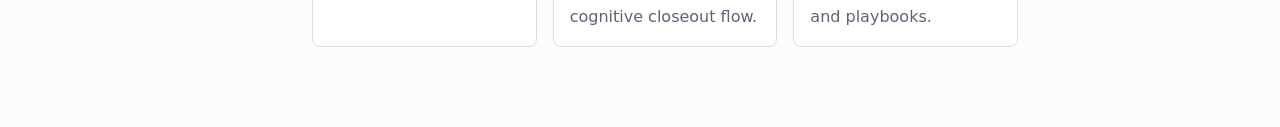
==== commit 16ec77c8: "Update GitHub Pages live demo landing" ====
--- a/docs/live-demo/index.html
+++ b/docs/live-demo/index.html
@@ -3,152 +3,222 @@
 <head>
   <meta charset="utf-8">
   <meta name="viewport" content="width=device-width, initial-scale=1">
-  <title>CTX Live Demo</title>
+  <title>CTX Documentation</title>
   <link rel="stylesheet" href="./styles.css">
 </head>
 <body>
-  <main class="page">
-    <section class="hero">
-      <p class="eyebrow">CTX 1.0.19</p>
-      <h1>Connect agents to durable CTX memory.</h1>
-      <p class="lede">
-        CTX 1.0.19 gives agents a local, versioned working memory, a copy-ready MCP server,
-        and a local ACP-style adapter.
-        Install CTX, point the server at a repository, and let Claude, Gemini, Codex,
-        VS Code, Devin, or another MCP-capable client recover goals, tasks, decisions, and runbooks.
-      </p>
-      <div class="actions">
-        <a class="button primary" href="https://codespaces.new/diegoxtr/ctx-open?quickstart=1">Open In Codespaces</a>
-        <a class="button" href="https://github.com/diegoxtr/ctx-open/releases/tag/v1.0.19">Download Release</a>
-        <a class="button" href="./mcp-local.html">Run MCP Locally</a>
-        <a class="button" href="./docs.html">Browse Documentation</a>
-        <a class="button" href="./talk-unju.html">View UNJu Talk Deck</a>
-        <a class="button ghost" href="./notes.html">Read Demo Notes</a>
+  <a class="skip-link" href="#content" data-i18n="skip.content">Skip to content</a>
+  <div class="announcement">
+    <span data-i18n="banner">CTX gives agents durable cognitive continuity across sessions, models, and tools.</span>
+  </div>
+
+  <header class="topbar">
+    <a class="brand" href="./index.html" aria-label="CTX documentation home" data-i18n-aria="brand.home">
+      <span class="brand-mark" aria-hidden="true">CTX</span>
+      <span class="brand-name">CTX</span>
+    </a>
+    <div class="top-actions">
+      <nav class="topnav" aria-label="Primary navigation">
+        <a href="#start" data-i18n="nav.start">Start</a>
+        <a href="#install" data-i18n="nav.install">Install</a>
+        <a href="#agent-loop" data-i18n="nav.agentLoop">Agent loop</a>
+        <a href="./mcp-local.html" data-i18n="nav.mcp">MCP</a>
+        <a href="#viewer" data-i18n="nav.viewer">Viewer</a>
+        <a href="https://github.com/diegoxtr/ctx-open" data-i18n="nav.github">GitHub</a>
+      </nav>
+      <div class="language-switcher" aria-label="Language">
+        <button type="button" data-lang-option="en">EN</button>
+        <button type="button" data-lang-option="es">ES</button>
+        <button type="button" data-lang-option="zh">中文</button>
       </div>
-      <div id="live-demo-card" class="live-demo-card" hidden>
-        <p class="live-demo-label">Live viewer</p>
-        <a id="live-demo-link" class="live-demo-link" href="#">Open the running CTX Viewer demo</a>
-      </div>
-      <p id="live-demo-placeholder" class="live-demo-placeholder">
-        When a temporary public viewer session is available, publish it here. Otherwise use the Codespaces quickstart to launch a fresh one.
-      </p>
-    </section>
-
-    <section class="grid">
-      <article class="card">
-        <h2>UNJu Talk Deck</h2>
-        <p>
-          A public slide deck for CTX 1.0.19 that explains why CTX became necessary,
-          what problem it solves, and how to use it from a clean VS Code setup with
-          an agent, Git, MCP, and the public landing page.
-        </p>
-        <p>
-          <a class="button ghost" href="./talk-unju.html">Open the presentation</a>
-        </p>
+    </div>
+  </header>
+
+  <div class="docs-shell">
+    <aside class="sidebar" aria-label="Documentation sections">
+      <p class="sidebar-title" data-i18n="side.docs">Documentation</p>
+      <a class="active" href="#start" data-i18n="side.intro">Introduction</a>
+      <a href="#install" data-i18n="side.install">Installation</a>
+      <a href="#agent-loop" data-i18n="side.agentLoop">Agent loop</a>
+      <a href="#mcp" data-i18n="side.mcp">MCP</a>
+      <a href="#viewer" data-i18n="side.viewer">Viewer</a>
+      <a href="#architecture" data-i18n="side.model">Cognitive model</a>
+      <a href="#next" data-i18n="side.next">Next steps</a>
+    </aside>
+
+    <main id="content" class="content">
+      <nav class="breadcrumbs" aria-label="Breadcrumbs">
+        <span data-i18n="crumb.home">Home</span>
+        <span aria-hidden="true">/</span>
+        <span data-i18n="crumb.docs">Documentation</span>
+      </nav>
+
+      <article class="doc">
+        <section id="start" class="section intro-section">
+          <p class="version-pill">Version 1.0.x</p>
+          <h1 data-i18n="home.title">CTX</h1>
+          <p class="subtitle" data-i18n="home.subtitle">Cognitive Version Control for AI agents.</p>
+          <p class="lede" data-i18n="home.lede">
+            CTX turns long-running agent work into durable cognitive state: goals, tasks,
+            hypotheses, evidence, decisions, conclusions, runbooks, and cognitive commits.
+            Agents stop reconstructing context from chat and start from the current work line.
+          </p>
+          <div class="action-row">
+            <a class="button primary" href="#install" data-i18n="home.installCta">Install CTX</a>
+            <a class="button" href="./mcp-local.html" data-i18n="home.mcpCta">Connect MCP</a>
+            <a class="button ghost" href="https://codespaces.new/diegoxtr/ctx-open?quickstart=1" data-i18n="home.demoCta">Open demo</a>
+            <a class="button ghost" href="https://github.com/diegoxtr/ctx-open" data-i18n="home.starCta">+1 Star on GitHub</a>
+          </div>
+        </section>
+
+        <section class="star-panel" aria-label="GitHub star">
+          <p data-i18n="home.starText">If CTX helps your agent workflow, star the repository so other builders can find it.</p>
+          <iframe
+            class="github-star-frame"
+            src="https://ghbtns.com/github-btn.html?user=diegoxtr&amp;repo=ctx-open&amp;type=star&amp;count=true&amp;size=large"
+            title="GitHub Star"
+            loading="lazy"></iframe>
+        </section>
+
+        <section class="command-panel" aria-label="Minimum CTX loop">
+          <div>
+            <p class="panel-label" data-i18n="home.loopLabel">Minimum operator loop</p>
+            <h2 data-i18n="home.loopTitle">Start from state, not from chat memory.</h2>
+            <p data-i18n="home.loopText">
+              Run the helper, ask CTX what matters next, then request a focused planning packet
+              before the agent touches code, docs, release flow, or recovery work.
+            </p>
+          </div>
+          <pre><code>ctx
+ctx next
+ctx plan --purpose "Plan the next work turn"</code></pre>
+        </section>
+
+        <section id="install" class="section">
+          <h2 data-i18n="home.installTitle">Install</h2>
+          <p data-i18n="home.installText">
+            The normal install path uses the published portable release. A local clone does not
+            imply source mode unless you request it explicitly.
+          </p>
+          <div class="code-grid">
+            <div>
+              <h3 data-i18n="home.windows">Windows</h3>
+              <pre><code>powershell -ExecutionPolicy Bypass -File .\install.ps1</code></pre>
+            </div>
+            <div>
+              <h3 data-i18n="home.unix">Linux / macOS</h3>
+              <pre><code>bash ./install.sh</code></pre>
+            </div>
+          </div>
+          <div class="callout info">
+            <strong data-i18n="home.toolsTitle">Installed tools</strong>
+            <p data-i18n="home.toolsText">CTX exposes ctx, ctx-mcp, ctx-agent-acp, and the local Viewer from the install root.</p>
+          </div>
+        </section>
+
+        <section id="agent-loop" class="section">
+          <h2 data-i18n="home.agentTitle">Agent loop</h2>
+          <p data-i18n="home.agentText">
+            CTX works best when agents treat it as the operating state for the task, not as an
+            after-the-fact log. The packet returned by <code>ctx plan</code> includes the next
+            work line, focused context, evidence, decisions, conclusions, and runbook suggestions.
+          </p>
+          <div class="flow">
+            <div><span>1</span><strong data-i18n="home.inspect">Inspect</strong><p data-i18n="home.inspectText">ctx status, ctx audit, ctx next</p></div>
+            <div><span>2</span><strong data-i18n="home.plan">Plan</strong><p data-i18n="home.planText">ctx plan returns focused context and playbooks.</p></div>
+            <div><span>3</span><strong data-i18n="home.work">Work</strong><p data-i18n="home.workText">Make the smallest useful change that produces evidence.</p></div>
+            <div><span>4</span><strong data-i18n="home.close">Close</strong><p data-i18n="home.closeText">Record evidence, decisions, conclusions, and a cognitive commit.</p></div>
+          </div>
+        </section>
+
+        <section id="mcp" class="section">
+          <h2 data-i18n="home.mcpTitle">MCP</h2>
+          <p data-i18n="home.mcpText">
+            The local MCP server lets Claude, Codex, VS Code, and other MCP-capable tools read
+            CTX state through a controlled stdio adapter. Start read-only, smoke test
+            <code>ctx_plan</code>, then enable write mode only when the agent should create artifacts.
+          </p>
+          <pre><code>{
+  "mcpServers": {
+    "ctx": {
+      "type": "stdio",
+      "command": "C:\\ctx\\bin\\ctx-mcp.cmd",
+      "args": ["--repo", "C:\\path\\to\\ctx-repo", "--mode", "read-only"],
+      "tools": ["*"]
+    }
+  }
+}</code></pre>
+          <p><a class="text-link" href="./mcp-local.html" data-i18n="home.mcpLink">Build your local MCP configuration</a></p>
+        </section>
+
+        <section id="viewer" class="section">
+          <h2 data-i18n="home.viewerTitle">Viewer</h2>
+          <p data-i18n="home.viewerText">
+            CTX Viewer is the visual surface for cognitive history. It shows working context,
+            commit timelines, graph lineage, details, origins, playbooks, and hypotheses without
+            asking the agent to reload the whole repository into a prompt.
+          </p>
+          <div class="screens">
+            <figure class="shot">
+              <img src="./assets/ctx-viewer-working-context.jpg" alt="CTX Viewer showing working context">
+              <figcaption data-i18n="home.viewerCap1">Working context keeps the active cognitive line visible.</figcaption>
+            </figure>
+            <figure class="shot">
+              <img src="./assets/ctx-viewer-commit-thread.jpg" alt="CTX Viewer showing a commit thread">
+              <figcaption data-i18n="home.viewerCap2">Commit threads preserve evidence, decisions, and conclusions.</figcaption>
+            </figure>
+          </div>
+        </section>
+
+        <section id="architecture" class="section">
+          <h2 data-i18n="home.modelTitle">Cognitive model</h2>
+          <p data-i18n="home.modelText">
+            CTX records reasoning as first-class artifacts. This makes agent work inspectable,
+            auditable, resumable, and portable across sessions.
+          </p>
+          <div class="artifact-grid">
+            <span>Goals</span>
+            <span>Tasks</span>
+            <span>Hypotheses</span>
+            <span>Evidence</span>
+            <span>Decisions</span>
+            <span>Conclusions</span>
+            <span>Runbooks</span>
+            <span>Commits</span>
+          </div>
+        </section>
+
+        <section id="next" class="section">
+          <h2 data-i18n="home.nextTitle">Next steps</h2>
+          <div class="next-grid">
+            <a href="https://github.com/diegoxtr/ctx-open/blob/main/docs/INSTALLATION_AND_USAGE_GUIDE.md">
+              <strong data-i18n="home.installGuide">Installation guide</strong>
+              <span data-i18n="home.installGuideText">Install, update, repair, and verify CTX locally.</span>
+            </a>
+            <a href="https://github.com/diegoxtr/ctx-open/blob/main/docs/CLI_COMMANDS.md">
+              <strong data-i18n="home.cliGuide">CLI reference</strong>
+              <span data-i18n="home.cliGuideText">Use the state machine, commands, and cognitive closeout flow.</span>
+            </a>
+            <a href="https://github.com/diegoxtr/ctx-open/blob/main/docs/CTX_VIEWER_GUIDE.md">
+              <strong data-i18n="home.viewerGuide">Viewer guide</strong>
+              <span data-i18n="home.viewerGuideText">Read working context, history, graph lineage, and playbooks.</span>
+            </a>
+          </div>
+        </section>
       </article>
-      <article class="card">
-        <h2>Without CTX</h2>
-        <ul>
-          <li>Agents re-read files they already inspected.</li>
-          <li>They re-infer decisions from partial memory.</li>
-          <li>They spend steps reconstructing state before making progress.</li>
-        </ul>
-      </article>
-      <article class="card">
-        <h2>With CTX</h2>
-        <ul>
-          <li>Agents recover the active cognitive line first.</li>
-          <li>They see what was tried, found, and decided.</li>
-          <li>They continue work instead of restarting investigation.</li>
-        </ul>
-      </article>
-      <article class="card">
-        <h2>Local MCP</h2>
-        <p>
-          Connect Claude, Gemini CLI, VS Code, Codex, Devin, or another MCP-capable agent to a local CTX
-          repository with copy-ready configuration for Windows, Linux, and macOS.
-          Start in read-only mode, verify <code>ctx_plan</code>, then switch to write mode only when
-          the agent should create CTX artifacts.
-        </p>
-        <p>
-          <a class="button ghost" href="./mcp-local.html">Configure MCP locally</a>
-        </p>
-      </article>
-      <article class="card">
-        <h2>Commit Compare</h2>
-        <p>
-          Compare cognitive commits from History and inspect the result as a Git-style
-          Compare Graph with added, changed, removed, context, and conflict states.
-          Select diff nodes to see connected evidence, decisions, tasks, and conclusions.
-        </p>
-      </article>
-      <article class="card">
-        <h2>Live Working Signal</h2>
-        <p>
-          The Viewer now refreshes from an enriched working-context signal that tracks
-          goals, epics, tasks, hypotheses, decisions, evidence, conclusions, and repository state.
-        </p>
-      </article>
-      <article class="card">
-        <h2>Local ACP</h2>
-        <p>
-          CTX 1.0.19 also ships <code>ctx-agent-acp</code>, a read-only local adapter
-          for ACP-style session flows. MCP remains the main tool-rich agent path today;
-          ACP is available for clients that want <code>initialize</code>,
-          <code>session/new</code>, and <code>session/prompt</code>.
-        </p>
-        <p>
-          <a class="button ghost" href="https://github.com/diegoxtr/ctx-open/blob/main/docs/ACP_LOCAL_CONNECTION_GUIDE.md">Read ACP guide</a>
-        </p>
-      </article>
-      <article class="card">
-        <h2>Documentation</h2>
-        <p>
-          Browse the public Markdown documentation as a searchable HTML index,
-          including guides, release notes, localized references, examples, and prompts.
-        </p>
-        <p>
-          <a class="button ghost" href="./docs.html">Open documentation index</a>
-        </p>
-      </article>
-      <article class="card">
-        <h2>Demo Dataset</h2>
-        <p>
-          The default live demo repository is
-          <code>examples/ctx/agent-session-continuity</code>, chosen because it shows
-          multi-session continuity instead of a one-shot graph snapshot.
-        </p>
-      </article>
-    </section>
-
-    <section class="screens">
-      <figure class="shot">
-        <img src="./assets/ctx-viewer-working-context.jpg" alt="CTX Viewer working context">
-        <figcaption>
-          Working context focused on the active cognitive line.
-          Multi-repository tabs, the active graph, and the detail surfaces stay aligned in one viewer session.
-        </figcaption>
-      </figure>
-      <figure class="shot">
-        <img src="./assets/ctx-viewer-commit-thread.jpg" alt="CTX Viewer commit thread">
-        <figcaption>
-          Commit-focused graph trace with preserved evidence and decisions.
-          Durable reasoning remains inspectable as a structured thread instead of collapsing into a flat log.
-        </figcaption>
-      </figure>
-    </section>
-  </main>
-  <script>
-    const LIVE_DEMO_URL = "";
-    const liveDemoCard = document.getElementById("live-demo-card");
-    const liveDemoLink = document.getElementById("live-demo-link");
-    const liveDemoPlaceholder = document.getElementById("live-demo-placeholder");
-
-    if (LIVE_DEMO_URL.trim()) {
-      liveDemoCard.hidden = false;
-      liveDemoLink.href = LIVE_DEMO_URL;
-      liveDemoPlaceholder.hidden = true;
-    }
-  </script>
+    </main>
+
+    <aside class="toc" aria-label="On this page">
+      <p class="toc-title" data-i18n="toc.title">On this page</p>
+      <a href="#start" data-i18n="side.intro">Introduction</a>
+      <a href="#install" data-i18n="nav.install">Install</a>
+      <a href="#agent-loop" data-i18n="side.agentLoop">Agent loop</a>
+      <a href="#mcp" data-i18n="side.mcp">MCP</a>
+      <a href="#viewer" data-i18n="side.viewer">Viewer</a>
+      <a href="#architecture" data-i18n="side.model">Cognitive model</a>
+      <a href="#next" data-i18n="side.next">Next steps</a>
+    </aside>
+  </div>
+  <script src="./site.js"></script>
 </body>
 </html>
--- a/docs/live-demo/styles.css
+++ b/docs/live-demo/styles.css
@@ -1,106 +1,658 @@
 :root {
   color-scheme: light;
-  --bg: #f4f7fd;
-  --panel: #ffffff;
-  --panel-soft: #edf4ff;
-  --text: #172033;
-  --muted: #4f6083;
-  --border: #c9d9fb;
-  --accent: #214276;
-  --accent-soft: #3d6cff;
-  --shadow: 0 24px 60px rgba(33, 66, 118, 0.12);
+  --bg: #fbfcfe;
+  --surface: #ffffff;
+  --surface-soft: #f4f7fb;
+  --surface-code: #101828;
+  --text: #171c26;
+  --muted: #5b6575;
+  --faint: #8a94a6;
+  --border: #d8dee9;
+  --border-strong: #bbc5d6;
+  --accent: #3157d5;
+  --accent-strong: #183a9f;
+  --accent-soft: #e9efff;
+  --success: #157a4f;
+  --warning: #9b5c00;
+  --warning-bg: #fff7e8;
+  --shadow: 0 16px 38px rgba(23, 28, 38, 0.08);
+  --radius: 8px;
+  --nav-height: 60px;
 }
 
 * {
   box-sizing: border-box;
 }
 
+html {
+  max-width: 100%;
+  scroll-behavior: smooth;
+}
+
 body {
+  width: 100%;
+  max-width: 100%;
   margin: 0;
-  font-family: "Segoe UI", sans-serif;
-  background:
-    radial-gradient(circle at top left, rgba(61, 108, 255, 0.1), transparent 32%),
-    linear-gradient(180deg, #f8fbff 0%, var(--bg) 100%);
+  background: var(--bg);
   color: var(--text);
+  overflow-x: hidden;
+  font-family: "Segoe UI", ui-sans-serif, system-ui, -apple-system, BlinkMacSystemFont, sans-serif;
+  line-height: 1.65;
+}
+
+header,
+nav,
+main,
+aside,
+section,
+article,
+div {
+  min-width: 0;
+}
+
+a {
+  color: inherit;
+}
+
+.skip-link {
+  position: absolute;
+  left: 12px;
+  top: -48px;
+  z-index: 10;
+  padding: 8px 12px;
+  border-radius: var(--radius);
+  background: var(--surface);
+  color: var(--accent);
+}
+
+.skip-link:focus {
+  top: 12px;
+}
+
+.announcement {
+  display: flex;
+  align-items: center;
+  justify-content: center;
+  min-height: 32px;
+  padding: 5px 16px;
+  border-bottom: 1px solid var(--border);
+  background: #f7f9fc;
+  color: var(--muted);
+  font-size: 0.88rem;
+}
+
+.announcement span {
+  min-width: 0;
+  max-width: 100%;
+  overflow-wrap: anywhere;
+}
+
+.topbar {
+  position: sticky;
+  top: 0;
+  z-index: 5;
+  display: flex;
+  align-items: center;
+  justify-content: space-between;
+  min-height: var(--nav-height);
+  padding: 0 18px;
+  border-bottom: 1px solid var(--border);
+  background: rgba(255, 255, 255, 0.94);
+  backdrop-filter: blur(14px);
+}
+
+.brand,
+.topnav,
+.language-switcher,
+.action-row,
+.button,
+.breadcrumbs,
+.flow div,
+.next-grid a {
+  display: flex;
+  align-items: center;
+}
+
+.brand {
+  gap: 10px;
+  text-decoration: none;
+  font-weight: 800;
+}
+
+.brand-mark {
+  display: grid;
+  place-items: center;
+  width: 34px;
+  height: 34px;
+  border: 1px solid var(--border-strong);
+  border-radius: 7px;
+  background: var(--surface-code);
+  color: #fff;
+  font-size: 0.72rem;
+  letter-spacing: 0.08em;
+}
+
+.brand-name {
+  font-size: 1.02rem;
+}
+
+.topnav {
+  gap: 6px;
+  max-width: 100%;
+}
+
+.top-actions {
+  display: flex;
+  align-items: center;
+  gap: 12px;
+  min-width: 0;
+}
+
+.topnav a {
+  padding: 7px 10px;
+  border-radius: var(--radius);
+  color: var(--muted);
+  text-decoration: none;
+  font-size: 0.94rem;
+  font-weight: 650;
+}
+
+.topnav a:hover,
+.topnav a:focus {
+  background: var(--surface-soft);
+  color: var(--text);
+}
+
+.language-switcher {
+  gap: 4px;
+  padding: 3px;
+  border: 1px solid var(--border);
+  border-radius: var(--radius);
+  background: var(--surface-soft);
+}
+
+.language-switcher button {
+  min-height: 30px;
+  padding: 0 8px;
+  border: 0;
+  border-radius: 6px;
+  background: transparent;
+  color: var(--muted);
+  font: inherit;
+  font-size: 0.82rem;
+  font-weight: 750;
+  cursor: pointer;
+}
+
+.language-switcher button.active {
+  background: var(--surface);
+  color: var(--accent);
+  box-shadow: 0 1px 4px rgba(23, 28, 38, 0.08);
+}
+
+.docs-shell {
+  display: grid;
+  grid-template-columns: 280px minmax(0, 1fr) 230px;
+  gap: 0;
+  max-width: 1440px;
+  margin: 0 auto;
+}
+
+.sidebar,
+.toc {
+  position: sticky;
+  top: var(--nav-height);
+  height: calc(100vh - var(--nav-height));
+  overflow: auto;
+  padding: 28px 18px;
+}
+
+.sidebar {
+  border-right: 1px solid var(--border);
+}
+
+.toc {
+  border-left: 1px solid var(--border);
+}
+
+.sidebar-title,
+.toc-title,
+.panel-label,
+.version-pill {
+  margin: 0 0 12px;
+  color: var(--faint);
+  font-size: 0.78rem;
+  font-weight: 800;
+  letter-spacing: 0.04em;
+  text-transform: uppercase;
+}
+
+.sidebar a,
+.toc a {
+  display: block;
+  padding: 7px 10px;
+  border-radius: var(--radius);
+  color: var(--muted);
+  text-decoration: none;
+  font-size: 0.93rem;
+  line-height: 1.35;
+}
+
+.sidebar a + a,
+.toc a + a {
+  margin-top: 3px;
+}
+
+.sidebar a:hover,
+.toc a:hover,
+.sidebar a.active {
+  background: var(--surface-soft);
+  color: var(--accent);
+}
+
+.content {
+  min-width: 0;
+  padding: 28px 32px 80px;
+}
+
+.doc {
+  max-width: 880px;
+  min-width: 0;
+}
+
+.breadcrumbs {
+  gap: 9px;
+  margin-bottom: 24px;
+  color: var(--faint);
+  font-size: 0.88rem;
+}
+
+.section {
+  padding-top: 12px;
+  margin-top: 30px;
+}
+
+.intro-section {
+  margin-top: 0;
+}
+
+h1,
+h2,
+h3,
+p {
+  margin-top: 0;
+  overflow-wrap: anywhere;
+}
+
+h1 {
+  margin-bottom: 8px;
+  font-size: clamp(3rem, 8vw, 5.5rem);
+  line-height: 0.95;
+  letter-spacing: 0;
+}
+
+h2 {
+  margin-bottom: 14px;
+  font-size: clamp(1.8rem, 4vw, 2.3rem);
+  line-height: 1.1;
+  letter-spacing: 0;
+}
+
+h3 {
+  margin-bottom: 10px;
+  font-size: 1.08rem;
+  line-height: 1.25;
+}
+
+.subtitle {
+  max-width: 100%;
+  margin-bottom: 18px;
+  color: var(--text);
+  font-size: clamp(1.35rem, 3vw, 2rem);
+  font-weight: 800;
+  line-height: 1.2;
+  word-break: break-word;
+}
+
+.lede,
+.section > p,
+.command-panel p,
+.callout p,
+.flow p,
+.next-grid span,
+.shot figcaption,
+.card p,
+.setup-panel p,
+.agent-card p,
+.helper-text,
+.claude-note,
+.claude-guide ol {
+  color: var(--muted);
+}
+
+.lede {
+  max-width: 76ch;
+  font-size: 1.08rem;
+}
+
+.version-pill {
+  display: inline-flex;
+  width: auto;
+  padding: 4px 8px;
+  border-radius: 999px;
+  background: var(--surface-soft);
+  color: var(--text);
+  font-size: 0.76rem;
+  text-transform: none;
+}
+
+.action-row {
+  flex-wrap: wrap;
+  gap: 10px;
+  margin-top: 26px;
+}
+
+.button {
+  justify-content: center;
+  min-height: 42px;
+  padding: 0 15px;
+  border: 1px solid var(--border-strong);
+  border-radius: var(--radius);
+  background: var(--surface);
+  color: var(--text);
+  text-decoration: none;
+  font: inherit;
+  font-weight: 750;
+  cursor: pointer;
+}
+
+.button:hover,
+.button:focus {
+  border-color: var(--accent);
+  color: var(--accent);
+}
+
+.button.primary,
+.button.active {
+  border-color: var(--accent);
+  background: var(--accent);
+  color: #fff;
+}
+
+.button.ghost {
+  color: var(--muted);
+}
+
+.command-panel,
+.star-panel,
+.callout,
+.card,
+.shot,
+.setup-panel,
+.agent-section,
+.agent-card,
+.claude-guide {
+  border: 1px solid var(--border);
+  border-radius: var(--radius);
+  background: var(--surface);
+}
+
+.star-panel {
+  display: grid;
+  grid-template-columns: minmax(0, 1fr) auto;
+  gap: 16px;
+  align-items: center;
+  margin-top: 18px;
+  padding: 16px;
+  background: var(--surface);
+}
+
+.star-panel p {
+  margin: 0;
+  color: var(--muted);
+}
+
+.github-star-frame {
+  width: 150px;
+  height: 30px;
+  border: 0;
+}
+
+.command-panel {
+  display: grid;
+  grid-template-columns: minmax(0, 0.9fr) minmax(280px, 1fr);
+  gap: 20px;
+  margin: 34px 0 18px;
+  padding: 20px;
+  box-shadow: var(--shadow);
+}
+
+.command-panel h2 {
+  font-size: 1.35rem;
+}
+
+pre {
+  max-width: 100%;
+  margin: 0 0 16px;
+  padding: 16px;
+  overflow: auto;
+  border: 1px solid #29344a;
+  border-radius: var(--radius);
+  background: var(--surface-code);
+  color: #e9eef9;
+  font-size: 0.9rem;
+  line-height: 1.5;
+}
+
+pre code {
+  padding: 0;
+  border: 0;
+  background: transparent;
+  color: inherit;
+  white-space: pre;
+}
+
+code {
+  padding: 2px 6px;
+  border: 1px solid var(--border);
+  border-radius: 6px;
+  background: var(--surface-soft);
+  color: var(--accent-strong);
+  font-family: "SFMono-Regular", Consolas, "Liberation Mono", monospace;
+  font-size: 0.9em;
+}
+
+.code-grid,
+.screens,
+.artifact-grid,
+.next-grid,
+.grid,
+.setup-grid,
+.agent-grid,
+.form-grid,
+.claude-guide {
+  display: grid;
+  gap: 16px;
+}
+
+.code-grid > *,
+.screens > *,
+.artifact-grid > *,
+.next-grid > *,
+.grid > *,
+.setup-grid > *,
+.agent-grid > *,
+.form-grid > *,
+.claude-guide > *,
+.command-panel > * {
+  min-width: 0;
+}
+
+.code-grid,
+.screens,
+.agent-grid {
+  grid-template-columns: repeat(2, minmax(0, 1fr));
+}
+
+.callout {
+  margin-top: 18px;
+  padding: 16px 18px;
+  border-left: 5px solid var(--accent);
+  background: var(--accent-soft);
+}
+
+.callout.info strong {
+  display: block;
+  margin-bottom: 4px;
+}
+
+.callout.warning {
+  border-left-color: var(--warning);
+  background: var(--warning-bg);
+}
+
+.flow {
+  display: grid;
+  grid-template-columns: repeat(4, minmax(0, 1fr));
+  gap: 12px;
+}
+
+.flow div {
+  align-items: flex-start;
+  gap: 10px;
+  min-height: 160px;
+  padding: 15px;
+  border: 1px solid var(--border);
+  border-radius: var(--radius);
+  background: var(--surface);
+  flex-direction: column;
+}
+
+.flow span {
+  display: grid;
+  place-items: center;
+  width: 28px;
+  height: 28px;
+  border-radius: 50%;
+  background: var(--accent);
+  color: #fff;
+  font-weight: 800;
+}
+
+.flow strong {
+  font-size: 1.02rem;
+}
+
+.flow p {
+  margin: 0;
+  font-size: 0.93rem;
+}
+
+.screens {
+  margin-top: 18px;
+}
+
+.shot {
+  overflow: hidden;
+}
+
+.shot img {
+  display: block;
+  width: 100%;
+  height: auto;
+}
+
+.shot figcaption {
+  padding: 12px 14px 14px;
+  font-size: 0.92rem;
+}
+
+.artifact-grid {
+  grid-template-columns: repeat(4, minmax(0, 1fr));
+}
+
+.artifact-grid span {
+  padding: 12px;
+  border: 1px solid var(--border);
+  border-radius: var(--radius);
+  background: var(--surface-soft);
+  color: var(--text);
+  font-weight: 750;
+}
+
+.next-grid {
+  grid-template-columns: repeat(3, minmax(0, 1fr));
+}
+
+.next-grid a {
+  align-items: flex-start;
+  gap: 8px;
+  min-height: 138px;
+  padding: 16px;
+  border: 1px solid var(--border);
+  border-radius: var(--radius);
+  background: var(--surface);
+  text-decoration: none;
+  flex-direction: column;
+}
+
+.next-grid a:hover {
+  border-color: var(--accent);
+}
+
+.text-link {
+  color: var(--accent);
+  font-weight: 750;
+  text-decoration: none;
+}
+
+.text-link:hover {
+  text-decoration: underline;
 }
 
 .page {
   width: min(1120px, calc(100% - 32px));
   margin: 0 auto;
-  padding: 48px 0 64px;
+  padding: 36px 0 64px;
+}
+
+.page-shell {
+  max-width: 1180px;
 }
 
 .hero {
-  padding: 32px;
-  background: rgba(255, 255, 255, 0.88);
+  padding: 28px;
   border: 1px solid var(--border);
-  border-radius: 28px;
+  border-radius: var(--radius);
+  background: var(--surface);
   box-shadow: var(--shadow);
-  backdrop-filter: blur(10px);
 }
 
 .eyebrow {
-  margin: 0 0 10px;
-  font-size: 0.85rem;
-  font-weight: 700;
-  letter-spacing: 0.08em;
+  margin: 0 0 8px;
+  color: var(--accent);
+  font-size: 0.78rem;
+  font-weight: 800;
+  letter-spacing: 0.04em;
   text-transform: uppercase;
-  color: var(--accent-soft);
-}
-
-h1,
-h2 {
-  margin: 0;
-  line-height: 1.1;
-}
-
-h1 {
+}
+
+.hero h1 {
   max-width: 12ch;
   font-size: clamp(2.5rem, 7vw, 4.5rem);
 }
 
-.lede {
-  max-width: 70ch;
-  margin: 20px 0 0;
-  font-size: 1.08rem;
-  line-height: 1.65;
-  color: var(--muted);
+:lang(zh-CN) .hero h1 {
+  max-width: 18ch;
+  font-size: clamp(2.35rem, 5vw, 4rem);
+  line-height: 1.08;
 }
 
 .actions {
   display: flex;
   flex-wrap: wrap;
-  gap: 12px;
-  margin-top: 28px;
-}
-
-.button {
-  display: inline-flex;
-  align-items: center;
-  justify-content: center;
-  min-height: 44px;
-  padding: 0 18px;
-  border-radius: 999px;
-  border: 1px solid var(--accent);
-  color: var(--accent);
-  text-decoration: none;
-  font-weight: 700;
-  background: #fff;
-}
-
-.button.primary {
-  background: var(--accent);
-  color: #fff;
-}
-
-.button.ghost {
-  border-color: var(--border);
-  color: var(--muted);
-}
-
-.button.active {
-  background: var(--accent);
-  color: #fff;
+  gap: 10px;
+  margin-top: 24px;
 }
 
 .live-demo-card,
@@ -110,35 +662,30 @@
 
 .live-demo-card {
   padding: 16px 18px;
-  background: var(--panel-soft);
   border: 1px solid var(--border);
-  border-radius: 18px;
+  border-radius: var(--radius);
+  background: var(--accent-soft);
 }
 
 .live-demo-label {
   margin: 0 0 6px;
+  color: var(--accent);
   font-size: 0.8rem;
-  font-weight: 700;
-  letter-spacing: 0.08em;
+  font-weight: 800;
+  letter-spacing: 0.04em;
   text-transform: uppercase;
-  color: var(--accent-soft);
 }
 
 .live-demo-link {
   color: var(--accent);
-  font-weight: 700;
+  font-weight: 750;
   text-decoration: none;
 }
 
-.live-demo-placeholder {
-  color: var(--muted);
-}
-
 .grid,
-.screens {
-  display: grid;
-  gap: 20px;
-  margin-top: 24px;
+.setup-panel,
+.agent-section {
+  margin-top: 20px;
 }
 
 .grid {
@@ -146,329 +693,228 @@
 }
 
 .card,
-.shot {
-  background: rgba(255, 255, 255, 0.9);
-  border: 1px solid var(--border);
-  border-radius: 24px;
-  box-shadow: var(--shadow);
-}
-
-.card {
-  padding: 22px;
+.setup-panel,
+.agent-section,
+.agent-card {
+  padding: 20px;
 }
 
 .card h2 {
-  margin-bottom: 14px;
+  margin-bottom: 10px;
   font-size: 1.15rem;
 }
 
 .card ul {
+  margin: 0;
   padding-left: 20px;
-  margin: 0;
   color: var(--muted);
-  line-height: 1.6;
-}
-
-.card p {
-  margin: 0;
-  color: var(--muted);
-  line-height: 1.65;
-}
-
-.setup-panel,
-.agent-section {
-  margin-top: 24px;
-  padding: 24px;
-  background: rgba(255, 255, 255, 0.9);
-  border: 1px solid var(--border);
-  border-radius: 24px;
-  box-shadow: var(--shadow);
 }
 
 .setup-header {
   display: flex;
   align-items: flex-start;
   justify-content: space-between;
-  gap: 18px;
+  gap: 16px;
   margin-bottom: 18px;
 }
 
 .platform-buttons {
   display: flex;
   flex-wrap: wrap;
-  gap: 10px;
-}
-
-.form-grid,
-.agent-grid {
+  gap: 8px;
+}
+
+.form-grid {
+  grid-template-columns: 1fr 1fr minmax(140px, 0.35fr);
+}
+
+label {
   display: grid;
-  gap: 16px;
-}
-
-.claude-guide {
-  display: grid;
-  grid-template-columns: minmax(0, 1.5fr) minmax(260px, 0.8fr);
-  gap: 18px;
-  margin-bottom: 18px;
-  padding: 18px;
+  gap: 8px;
+  color: var(--muted);
+  font-weight: 750;
+}
+
+input,
+select {
+  width: 100%;
+  min-height: 42px;
+  padding: 0 12px;
   border: 1px solid var(--border);
-  border-radius: 18px;
-  background: var(--panel-soft);
-}
-
+  border-radius: var(--radius);
+  background: #fff;
+  color: var(--text);
+  font: inherit;
+}
+
+.helper-text {
+  margin: 14px 0 0;
+}
+
+.setup-grid {
+  grid-template-columns: repeat(3, minmax(0, 1fr));
+}
+
+.agent-card {
+  display: flex;
+  flex-direction: column;
+  gap: 12px;
+}
+
+.agent-card h3,
+.agent-card p,
+.setup-card p,
 .claude-guide h3,
 .claude-guide p,
 .claude-guide ol {
   margin: 0;
 }
 
+.claude-guide {
+  grid-template-columns: minmax(0, 1.5fr) minmax(260px, 0.8fr);
+  margin-bottom: 18px;
+  padding: 18px;
+  background: var(--surface-soft);
+}
+
 .claude-guide ol {
   padding-left: 22px;
-  color: var(--muted);
-  line-height: 1.6;
-}
-
-.claude-guide h3 {
-  margin-bottom: 12px;
-}
-
-.claude-note {
-  display: flex;
-  align-items: center;
-  color: var(--muted);
-  line-height: 1.55;
-}
-
-.form-grid {
-  grid-template-columns: 1fr 1fr minmax(140px, 0.35fr);
-}
-
-label {
-  display: grid;
-  gap: 8px;
-  color: var(--muted);
-  font-weight: 700;
-}
-
-input,
-select {
-  width: 100%;
-  min-height: 44px;
-  padding: 0 12px;
-  border: 1px solid var(--border);
-  border-radius: 12px;
-  color: var(--text);
-  background: #fff;
-  font: inherit;
-}
-
-.helper-text {
-  margin: 14px 0 0;
-  color: var(--muted);
-}
-
-.setup-grid {
-  grid-template-columns: repeat(3, minmax(0, 1fr));
-}
-
-.agent-grid {
-  grid-template-columns: repeat(2, minmax(0, 1fr));
-}
-
-.setup-card,
-.agent-card {
-  display: flex;
-  flex-direction: column;
-  gap: 14px;
-}
-
-.agent-card {
-  padding: 22px;
-  background: var(--panel);
-  border: 1px solid var(--border);
-  border-radius: 20px;
-}
-
-.agent-card h3,
-.agent-card p,
-.setup-card p {
-  margin: 0;
-}
-
-.agent-card p,
-.setup-card p {
-  color: var(--muted);
-  line-height: 1.55;
-}
-
-pre {
-  min-height: 96px;
-  max-height: 260px;
-  margin: 0;
-  padding: 14px;
-  overflow: auto;
-  border: 1px solid rgba(33, 66, 118, 0.14);
-  border-radius: 14px;
-  background: #0f172a;
-  color: #dbeafe;
-  line-height: 1.45;
-}
-
-pre code {
-  padding: 0;
-  background: transparent;
-  color: inherit;
-  white-space: pre;
-}
-
-code {
-  padding: 2px 6px;
-  border-radius: 8px;
-  background: rgba(33, 66, 118, 0.08);
-  color: var(--accent);
-}
-
-.screens {
-  grid-template-columns: repeat(2, minmax(0, 1fr));
-}
-
-.docs-page {
-  width: min(1240px, calc(100% - 32px));
-}
-
-.docs-hero h1 {
-  max-width: 14ch;
-}
-
-.docs-toolbar,
-.docs-summary,
-.docs-group {
-  margin-top: 24px;
-  padding: 20px;
-  background: rgba(255, 255, 255, 0.9);
-  border: 1px solid var(--border);
-  border-radius: 20px;
-  box-shadow: var(--shadow);
-}
-
-.docs-toolbar,
-.docs-summary,
-.docs-group-header {
-  display: flex;
-  align-items: center;
-  justify-content: space-between;
-  gap: 16px;
-}
-
-.docs-search {
-  flex: 1;
-  min-width: 260px;
-}
-
-.docs-filter {
-  display: flex;
-  flex-wrap: wrap;
-  gap: 10px;
-}
-
-.docs-summary {
-  color: var(--muted);
-  font-weight: 700;
-}
-
-.docs-groups {
-  margin-top: 24px;
-}
-
-.docs-group {
-  margin-top: 18px;
-}
-
-.docs-group-header {
-  margin-bottom: 14px;
-}
-
-.docs-group-header h2 {
-  font-size: 1.15rem;
-}
-
-.docs-group-header span {
-  color: var(--muted);
-  font-size: 0.9rem;
-  font-weight: 700;
-}
-
-.docs-list {
-  display: grid;
-  grid-template-columns: repeat(2, minmax(0, 1fr));
-  gap: 10px;
-}
-
-.doc-row {
-  display: grid;
-  gap: 6px;
-  min-height: 72px;
-  padding: 14px;
-  border: 1px solid rgba(33, 66, 118, 0.14);
-  border-radius: 14px;
-  color: var(--text);
-  text-decoration: none;
-  background: #fff;
-}
-
-.doc-row:hover,
-.doc-row:focus {
-  border-color: var(--accent-soft);
-  outline: none;
-}
-
-.doc-row span {
-  overflow-wrap: anywhere;
-  color: var(--muted);
-  font-size: 0.9rem;
-}
-
-.docs-empty {
-  margin: 0;
-  padding: 20px;
-  color: var(--muted);
-}
-
-.shot {
-  overflow: hidden;
-}
-
-.shot img {
-  display: block;
-  width: 100%;
-  height: auto;
-}
-
-.shot figcaption {
-  padding: 16px 18px 18px;
-  color: var(--muted);
-  line-height: 1.5;
-}
-
-@media (max-width: 920px) {
+}
+
+@media (max-width: 1180px) {
+  .docs-shell {
+    grid-template-columns: 230px minmax(0, 1fr);
+  }
+
+  .toc {
+    display: none;
+  }
+}
+
+@media (max-width: 860px) {
+  .announcement {
+    justify-content: flex-start;
+  }
+
+  .topbar {
+    position: static;
+    align-items: flex-start;
+    gap: 12px;
+    padding: 14px 16px;
+    flex-direction: column;
+  }
+
+  .top-actions {
+    width: 100%;
+    align-items: flex-start;
+    flex-direction: column;
+  }
+
+  .announcement,
+  .topbar,
+  .docs-shell,
+  .content,
+  .doc,
+  .section {
+    width: 100%;
+    max-width: 100vw;
+  }
+
+  .topnav {
+    min-width: 0;
+    width: 100%;
+    max-width: 100%;
+    overflow-x: auto;
+    padding-bottom: 2px;
+  }
+
+  .language-switcher {
+    width: 100%;
+    justify-content: flex-start;
+    overflow-x: auto;
+  }
+
+  .topnav a {
+    flex: 0 0 auto;
+  }
+
+  .docs-shell {
+    display: block;
+  }
+
+  .sidebar {
+    position: static;
+    height: auto;
+    display: flex;
+    gap: 6px;
+    max-width: 100vw;
+    overflow-x: auto;
+    padding: 12px 16px;
+    border-right: 0;
+    border-bottom: 1px solid var(--border);
+  }
+
+  .sidebar-title {
+    display: none;
+  }
+
+  .sidebar a {
+    white-space: nowrap;
+  }
+
+  .content {
+    padding: 24px 16px 56px;
+  }
+
+  .command-panel,
+  .star-panel,
+  .code-grid,
+  .screens,
+  .flow,
+  .artifact-grid,
+  .next-grid,
   .grid,
-  .screens,
   .setup-grid,
   .agent-grid,
-  .claude-guide,
   .form-grid,
-  .docs-list {
+  .claude-guide {
     grid-template-columns: 1fr;
   }
 
-  .setup-header,
-  .docs-toolbar,
-  .docs-summary {
-    display: block;
-  }
-
-  .platform-buttons,
-  .docs-filter {
-    margin-top: 16px;
-  }
-}
+  .flow div {
+    min-height: 0;
+  }
+
+  .star-panel {
+    align-items: flex-start;
+  }
+}
+
+@media (max-width: 520px) {
+  .announcement {
+    font-size: 0.8rem;
+  }
+
+  h1 {
+    font-size: 3rem;
+  }
+
+  .hero h1 {
+    font-size: 2.6rem;
+  }
+
+  .action-row,
+  .actions,
+  .setup-header {
+    align-items: stretch;
+    flex-direction: column;
+  }
+
+  .button {
+    width: 100%;
+  }
+
+  .page {
+    width: min(100% - 24px, 1120px);
+  }
+}
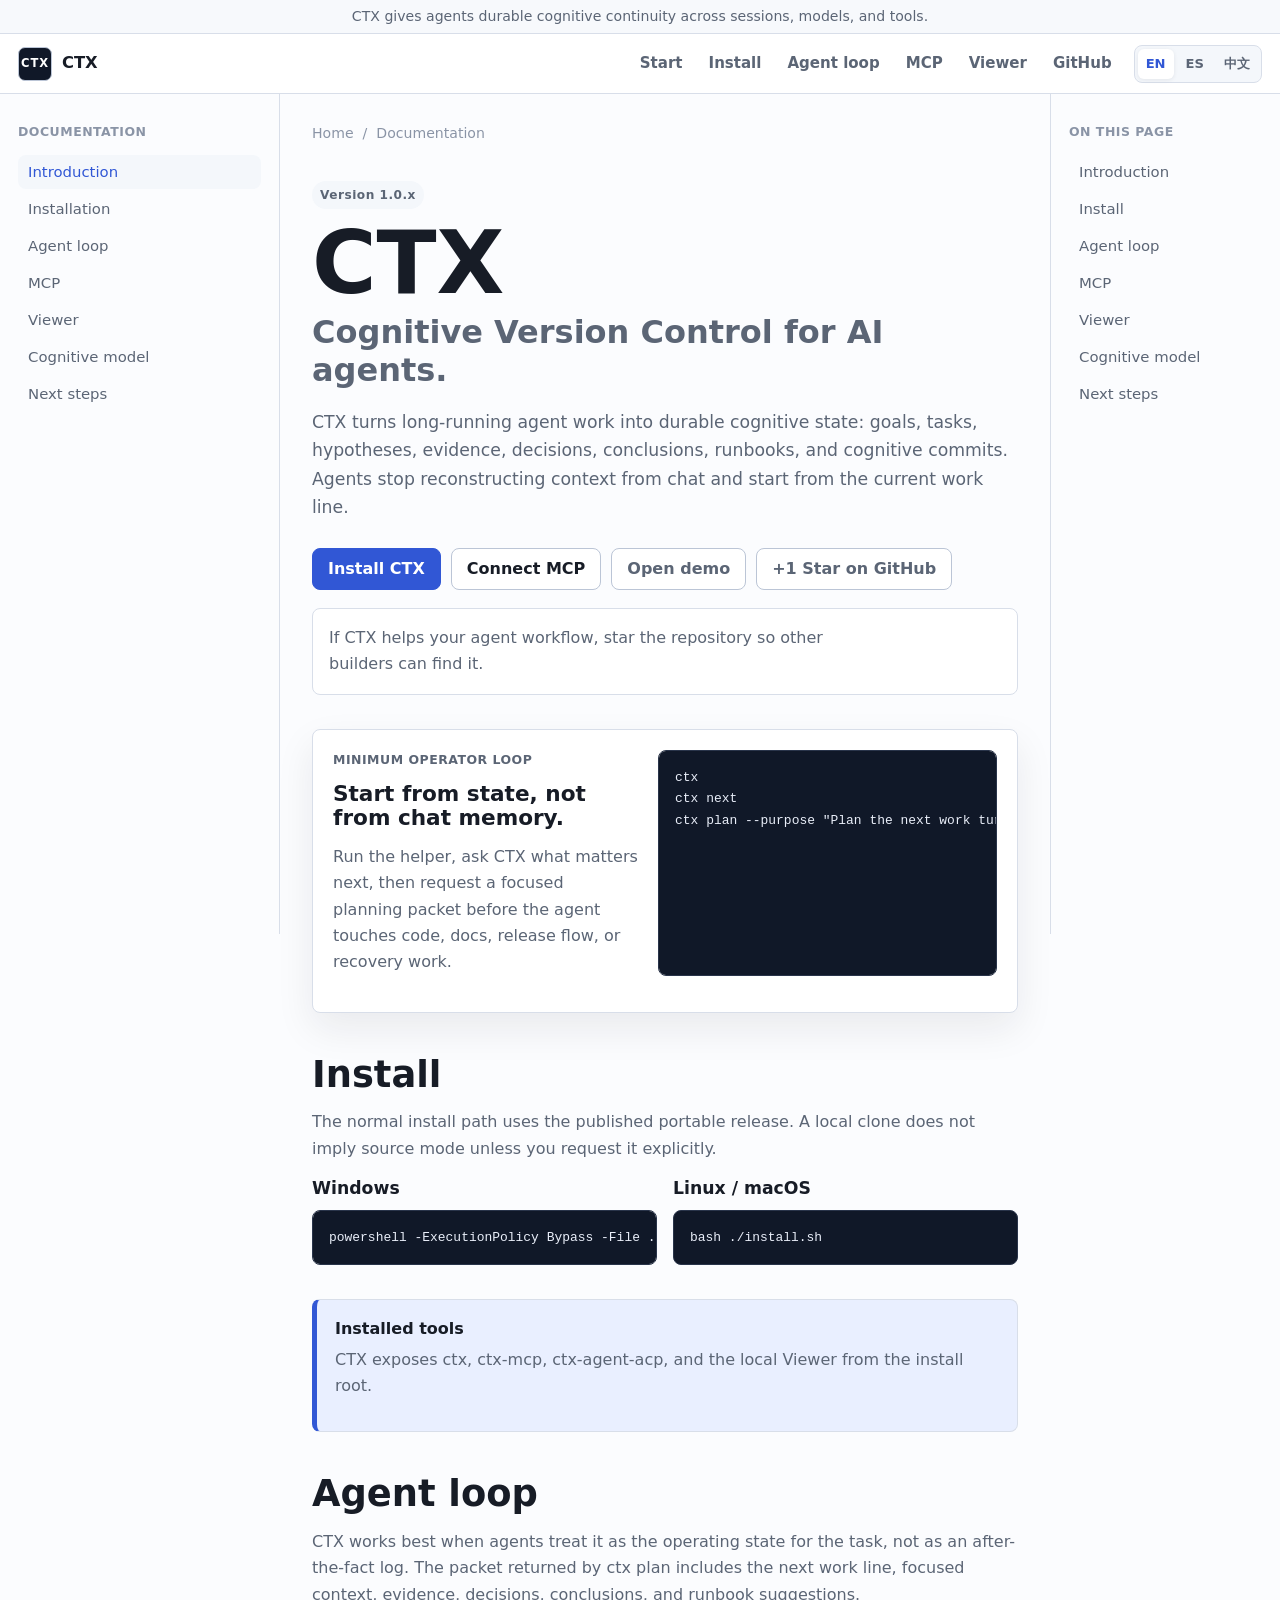
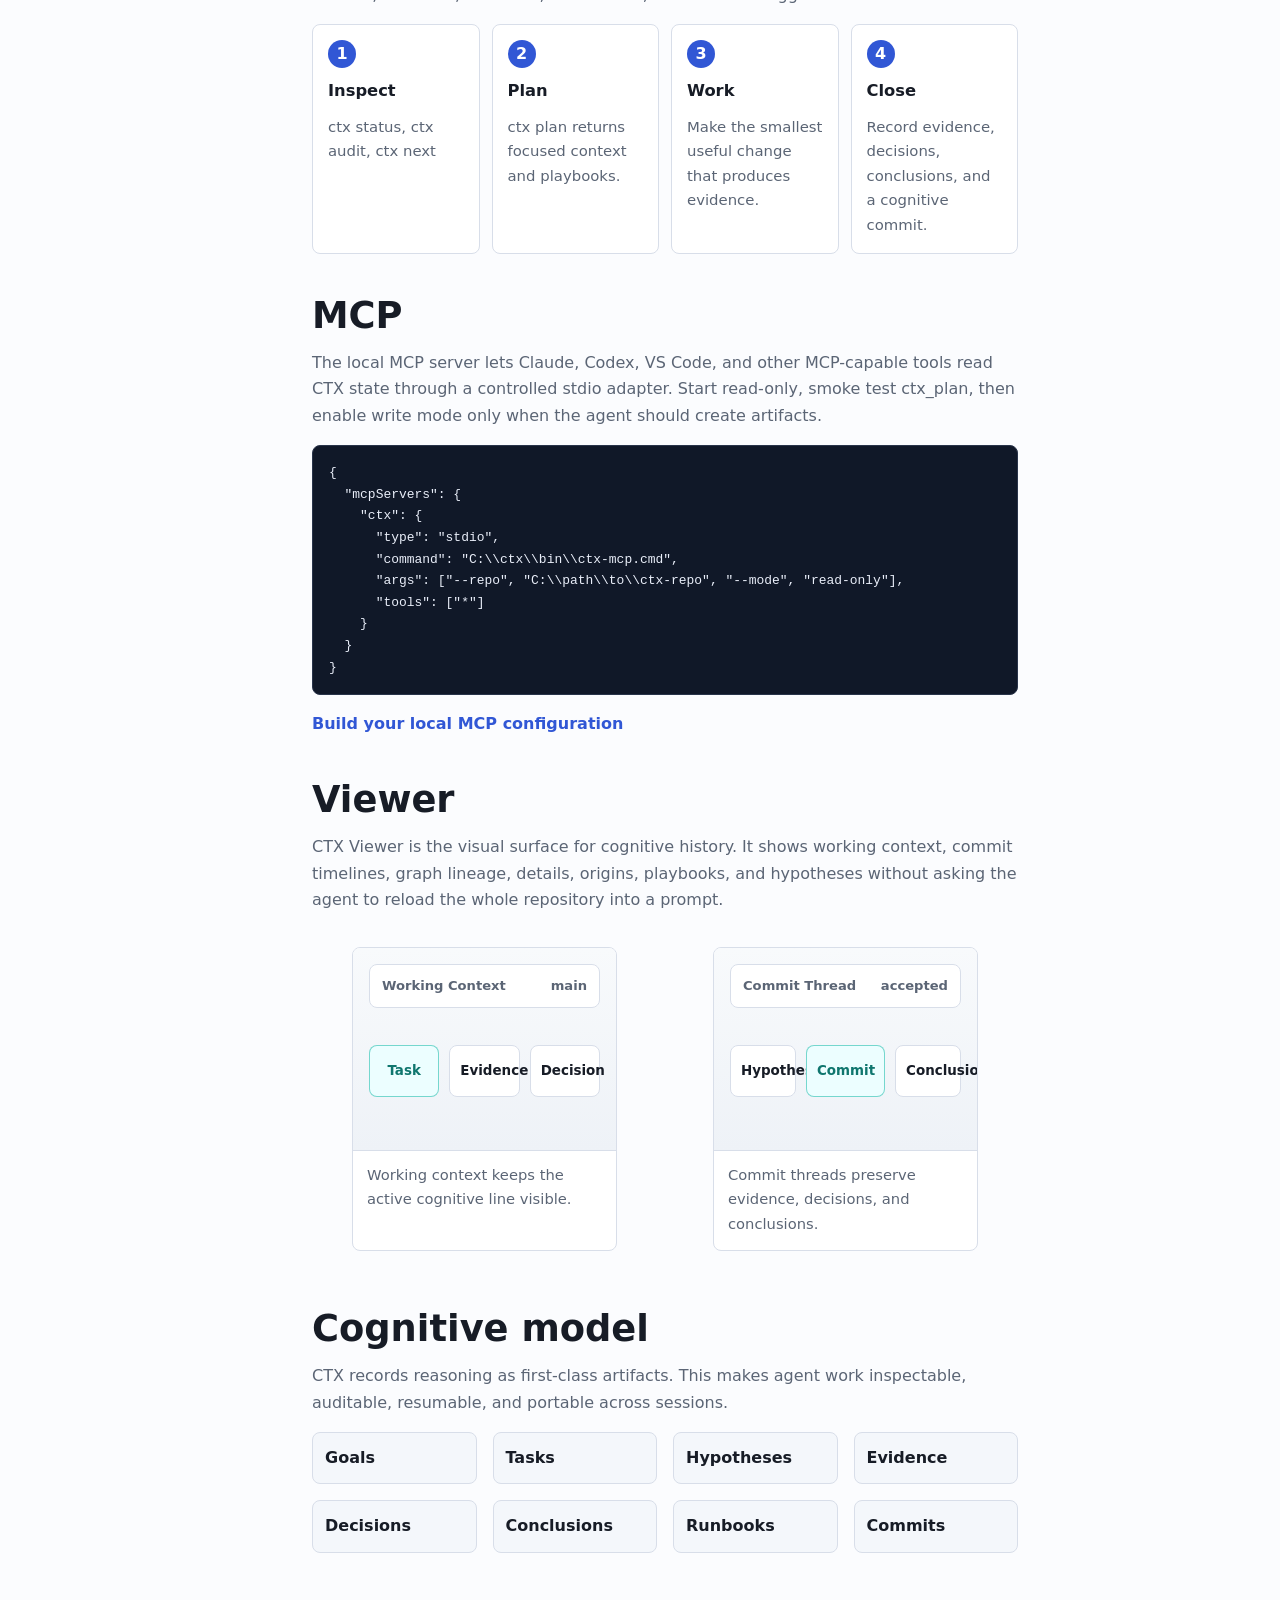
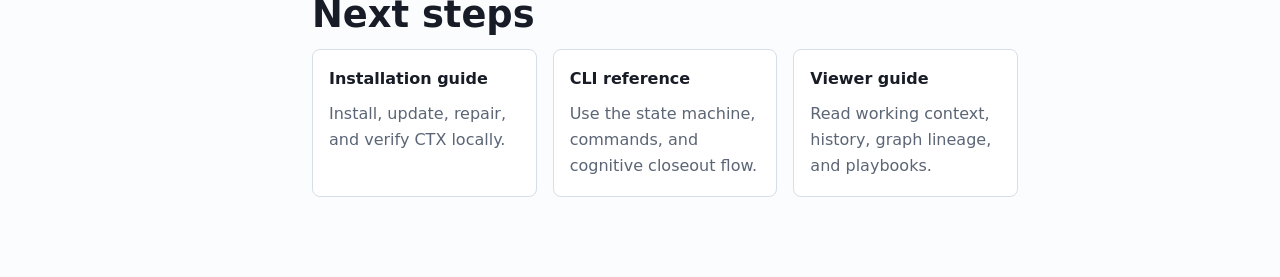
==== commit b02fc7e9: "Align 1.0.21 public documentation" ====
--- a/docs/live-demo/index.html
+++ b/docs/live-demo/index.html
@@ -160,11 +160,25 @@
           </p>
           <div class="screens">
             <figure class="shot">
-              <img src="./assets/ctx-viewer-working-context.jpg" alt="CTX Viewer showing working context">
+              <div class="viewer-preview" role="img" aria-label="CTX Viewer working context preview">
+                <div class="preview-topbar"><span>Working Context</span><span>main</span></div>
+                <div class="preview-body">
+                  <div class="preview-node active">Task</div>
+                  <div class="preview-node">Evidence</div>
+                  <div class="preview-node">Decision</div>
+                </div>
+              </div>
               <figcaption data-i18n="home.viewerCap1">Working context keeps the active cognitive line visible.</figcaption>
             </figure>
             <figure class="shot">
-              <img src="./assets/ctx-viewer-commit-thread.jpg" alt="CTX Viewer showing a commit thread">
+              <div class="viewer-preview" role="img" aria-label="CTX Viewer commit thread preview">
+                <div class="preview-topbar"><span>Commit Thread</span><span>accepted</span></div>
+                <div class="preview-body thread">
+                  <div class="preview-node">Hypothesis</div>
+                  <div class="preview-node active">Commit</div>
+                  <div class="preview-node">Conclusion</div>
+                </div>
+              </div>
               <figcaption data-i18n="home.viewerCap2">Commit threads preserve evidence, decisions, and conclusions.</figcaption>
             </figure>
           </div>
--- a/docs/live-demo/styles.css
+++ b/docs/live-demo/styles.css
@@ -562,6 +562,55 @@
   height: auto;
 }
 
+.viewer-preview {
+  padding: 16px;
+  min-height: 190px;
+  background: linear-gradient(180deg, #f8fafc, #eef2f7);
+  border-bottom: 1px solid var(--border);
+}
+
+.preview-topbar {
+  display: flex;
+  justify-content: space-between;
+  gap: 12px;
+  padding: 10px 12px;
+  border: 1px solid var(--border);
+  border-radius: 8px;
+  background: #ffffff;
+  color: var(--muted);
+  font-size: 0.82rem;
+  font-weight: 750;
+}
+
+.preview-body {
+  display: grid;
+  grid-template-columns: repeat(3, minmax(0, 1fr));
+  gap: 10px;
+  align-items: center;
+  min-height: 126px;
+}
+
+.preview-body.thread {
+  grid-template-columns: 1fr 1.2fr 1fr;
+}
+
+.preview-node {
+  padding: 14px 10px;
+  border: 1px solid var(--border);
+  border-radius: 8px;
+  background: #ffffff;
+  color: var(--text);
+  text-align: center;
+  font-size: 0.84rem;
+  font-weight: 800;
+}
+
+.preview-node.active {
+  border-color: rgba(20, 184, 166, 0.55);
+  background: #ecfeff;
+  color: #0f766e;
+}
+
 .shot figcaption {
   padding: 12px 14px 14px;
   font-size: 0.92rem;
